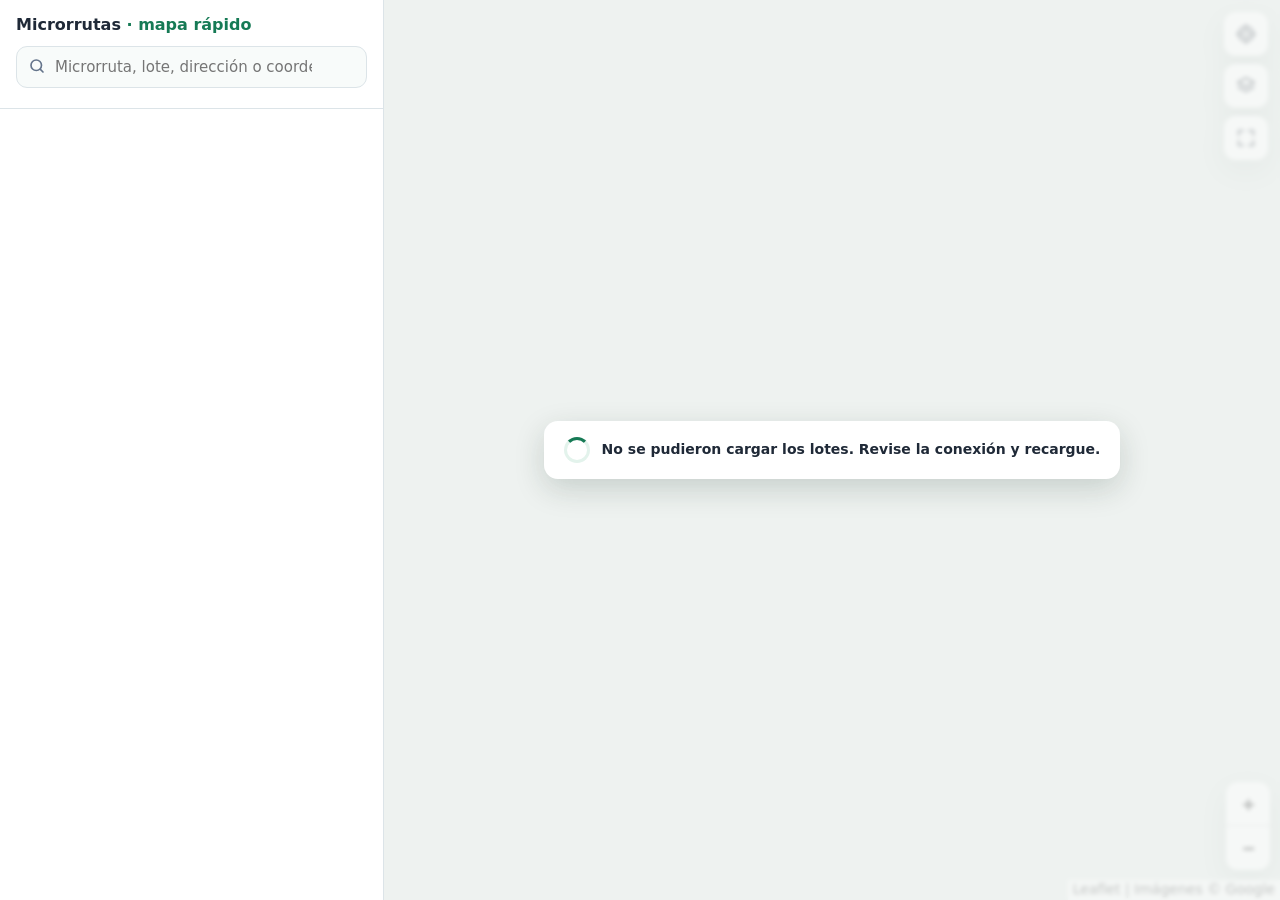
==== rapido.html @ 740e85a7 "i" ====
<!doctype html>
<html lang="es">
<head>
<meta charset="utf-8">
<meta name="viewport" content="width=device-width,initial-scale=1,maximum-scale=1,viewport-fit=cover">
<meta name="mobile-web-app-capable" content="yes">
<meta name="apple-mobile-web-app-capable" content="yes">
<meta name="theme-color" content="#167a55">
<title>Microrrutas · Mapa rápido</title>
<link rel="preload" href="data/lotes_rapido.js" as="script">
<link rel="stylesheet" href="css/leaflet.css">
<style>
  :root {
    --brand: #167a55; --brand-2: #0f6847; --brand-suave: #e3f3ec;
    --ink: #1f2937; --ink-2: #475569; --ink-3: #64748b;
    --line: #dce4e8; --surface: #fff; --fondo: #f3f6f5;
    --lateral: 384px;
    --sombra: 0 10px 30px rgba(15, 45, 35, .18);
    --arriba: env(safe-area-inset-top, 0px); --abajo: env(safe-area-inset-bottom, 0px);
  }
  * { box-sizing: border-box; }
  html, body { height: 100%; margin: 0; }
  body { font: 14px/1.4 "Segoe UI", system-ui, -apple-system, Roboto, Arial, sans-serif; color: var(--ink); background: var(--fondo); overflow: hidden; -webkit-tap-highlight-color: transparent; }
  button, input { font: inherit; color: inherit; }
  button { cursor: pointer; }
  #mapa { position: fixed; inset: 0 0 0 var(--lateral); background: #dfe7e3; }
  .leaflet-container { font: inherit; }

  /* ---------------------------------------------------------------- panel lateral (PC) */
  #lateral { position: fixed; left: 0; top: 0; bottom: 0; width: var(--lateral); display: flex; flex-direction: column; background: var(--surface); border-right: 1px solid var(--line); z-index: 1000; }
  #barra { padding: 14px 16px 10px; border-bottom: 1px solid var(--line); background: var(--surface); }
  .titulo { display: flex; align-items: center; justify-content: space-between; gap: 8px; margin-bottom: 10px; }
  .titulo h1 { margin: 0; font-size: 16px; font-weight: 700; }
  .titulo h1 span { color: var(--brand); }
  .buscador { position: relative; }
  .buscador input { width: 100%; height: 42px; padding: 0 40px 0 38px; border: 1px solid var(--line); border-radius: 11px; background: #f8fbfa; outline: none; font-size: 15px; }
  .buscador input:focus { border-color: var(--brand); background: #fff; box-shadow: 0 0 0 3px rgba(22, 122, 85, .15); }
  .buscador .lupa { position: absolute; left: 12px; top: 11px; width: 18px; height: 18px; color: var(--ink-3); pointer-events: none; }
  .buscador .limpiar { position: absolute; right: 4px; top: 4px; width: 34px; height: 34px; border: 0; background: none; color: var(--ink-3); font-size: 18px; border-radius: 8px; display: none; }
  .buscador.con-texto .limpiar { display: block; }
  .chips { display: flex; flex-wrap: wrap; gap: 6px; margin-top: 10px; }
  .chip { display: inline-flex; align-items: center; gap: 6px; height: 32px; padding: 0 11px; border: 1px solid var(--line); border-radius: 999px; background: #fff; font-size: 13px; font-weight: 600; color: var(--ink-2); white-space: nowrap; font-variant-numeric: tabular-nums; }
  .chip i { width: 10px; height: 10px; border-radius: 50%; flex: none; }
  .chip[aria-pressed="true"] { color: #fff; border-color: transparent; background: var(--c, var(--brand)); }
  .chip[aria-pressed="true"] i { background: #fff !important; }
  #hoja { flex: 1; min-height: 0; display: flex; flex-direction: column; background: var(--surface); }
  .asa { display: none; }
  #contenido { flex: 1; overflow-y: auto; overscroll-behavior: contain; padding: 14px 16px 24px; -webkit-overflow-scrolling: touch; }

  /* ---------------------------------------------------------------- tarjetas */
  .cab { display: flex; align-items: flex-start; gap: 10px; margin-bottom: 12px; }
  .cab .marca { width: 6px; align-self: stretch; border-radius: 4px; background: var(--c, var(--brand)); flex: none; }
  .cab h2 { margin: 0; font-size: 18px; line-height: 1.2; }
  .cab p { margin: 2px 0 0; color: var(--ink-3); font-size: 12.5px; }
  .volver { display: inline-flex; align-items: center; gap: 4px; margin: 0 0 10px; padding: 4px 8px 4px 4px; border: 0; background: none; color: var(--brand); font-weight: 600; font-size: 13px; border-radius: 8px; }
  .volver:hover { background: var(--brand-suave); }
  .cifras { display: grid; grid-template-columns: repeat(3, 1fr); gap: 8px; margin-bottom: 12px; }
  .cifras div { padding: 10px 8px; border: 1px solid var(--line); border-radius: 12px; background: #f8fbfa; text-align: center; }
  .cifras b { display: block; font-size: 19px; font-variant-numeric: tabular-nums; line-height: 1.15; }
  .cifras span { font-size: 11px; color: var(--ink-3); }
  .seccion { margin: 16px 0 6px; font-size: 11.5px; font-weight: 700; letter-spacing: .04em; text-transform: uppercase; color: var(--ink-3); }
  .barras { display: flex; flex-direction: column; gap: 6px; }
  .barra-fila { display: grid; grid-template-columns: 1fr auto; gap: 2px 8px; font-size: 13px; }
  .barra-fila .pista { grid-column: 1 / -1; height: 6px; border-radius: 3px; background: #edf2f0; overflow: hidden; }
  .barra-fila .pista i { display: block; height: 100%; border-radius: 3px; background: var(--c, var(--brand)); }
  .barra-fila b { font-variant-numeric: tabular-nums; font-weight: 600; color: var(--ink-2); }
  .lista { list-style: none; margin: 0; padding: 0; border: 1px solid var(--line); border-radius: 12px; overflow: hidden; }
  .lista li + li { border-top: 1px solid #eef2f4; }
  .lista button { display: grid; grid-template-columns: auto 1fr auto; align-items: center; gap: 2px 10px; width: 100%; padding: 10px 12px; border: 0; background: #fff; text-align: left; }
  .lista button:hover, .lista button:focus-visible { background: #f5faf8; outline: none; }
  .lista .punto { width: 10px; height: 10px; border-radius: 50%; background: var(--c, var(--brand)); }
  .lista .t { font-weight: 600; font-size: 13.5px; overflow: hidden; text-overflow: ellipsis; white-space: nowrap; }
  .lista .s { grid-column: 2; font-size: 12px; color: var(--ink-3); overflow: hidden; text-overflow: ellipsis; white-space: nowrap; }
  .lista .n { grid-row: 1 / span 2; grid-column: 3; text-align: right; font-size: 12px; color: var(--ink-2); font-variant-numeric: tabular-nums; }
  .lista .n b { display: block; font-size: 13px; color: var(--ink); }
  .lista .activo { background: #fffbe6; }
  .filtro-lista { width: 100%; height: 36px; margin: 0 0 8px; padding: 0 10px; border: 1px solid var(--line); border-radius: 9px; background: #f8fbfa; outline: none; }
  .filtro-lista:focus { border-color: var(--brand); background: #fff; }
  .mas { display: block; width: 100%; margin-top: 8px; padding: 8px; border: 0; border-radius: 9px; background: var(--brand-suave); color: var(--brand); font-weight: 600; font-size: 13px; }
  .acciones { display: grid; grid-template-columns: 1fr 1fr; gap: 8px; margin: 14px 0 4px; }
  .acciones .ancho { grid-column: 1 / -1; }
  .btn { display: inline-flex; align-items: center; justify-content: center; gap: 6px; min-height: 42px; padding: 8px 12px; border: 0; border-radius: 11px; background: var(--brand); color: #fff; font-weight: 650; font-size: 13.5px; text-decoration: none; text-align: center; }
  .btn:hover { background: var(--brand-2); }
  .btn.sec { background: var(--brand-suave); color: var(--brand); }
  .btn.sec:hover { background: #d3ebe0; }
  .vacio { padding: 18px 8px; text-align: center; color: var(--ink-3); }

  /* ficha del lote */
  .ficha-cab { margin: 0 -16px 12px; padding: 14px 16px 12px; background: linear-gradient(0deg, #fff, color-mix(in srgb, var(--c, #167a55) 12%, #fff)); border-top: 4px solid var(--c, var(--brand)); }
  .ficha-cab .etq { display: inline-flex; align-items: center; gap: 6px; padding: 3px 10px; border-radius: 999px; background: var(--c, var(--brand)); color: #fff; font-size: 12px; font-weight: 700; }
  .ficha-cab h2 { margin: 8px 0 0; font-size: 22px; letter-spacing: .01em; }
  .ficha-cab p { margin: 2px 0 0; color: var(--ink-2); font-size: 14px; }
  .datos { display: grid; grid-template-columns: 1fr 1fr; gap: 8px; }
  .dato { padding: 9px 11px; border: 1px solid var(--line); border-radius: 11px; }
  .dato span { display: block; font-size: 11px; color: var(--ink-3); font-weight: 600; text-transform: uppercase; letter-spacing: .03em; }
  .dato b { display: block; font-size: 14px; font-weight: 600; margin-top: 1px; overflow-wrap: anywhere; }
  .texto { margin: 0; font-size: 14px; color: var(--ink); overflow-wrap: anywhere; }
  .texto.suave { color: var(--ink-2); font-size: 13px; }
  .copiar { margin-left: 6px; padding: 1px 8px; border: 1px solid var(--line); border-radius: 7px; background: #fff; font-size: 11.5px; color: var(--brand); font-weight: 600; }

  /* ---------------------------------------------------------------- controles del mapa */
  #botones { position: fixed; right: 12px; top: 12px; z-index: 900; display: flex; flex-direction: column; gap: 8px; }
  #botones button { width: 44px; height: 44px; border: 0; border-radius: 12px; background: #fff; box-shadow: var(--sombra); display: grid; place-items: center; color: var(--ink); }
  #botones button:hover { color: var(--brand); }
  #botones button.activo { background: var(--brand); color: #fff; }
  #botones svg { width: 22px; height: 22px; }
  .leaflet-control-zoom { border: 0 !important; box-shadow: var(--sombra) !important; border-radius: 12px !important; overflow: hidden; }
  .leaflet-control-zoom a { width: 44px !important; height: 44px !important; line-height: 44px !important; font-size: 20px !important; }
  .marcador-yo { width: 18px; height: 18px; border-radius: 50%; background: #2563eb; border: 3px solid #fff; box-shadow: 0 0 0 6px rgba(37, 99, 235, .25); }
  .marcador-punto { width: 22px; height: 22px; border-radius: 50% 50% 50% 0; transform: rotate(-45deg); background: #d92d20; border: 3px solid #fff; box-shadow: 0 2px 8px rgba(0,0,0,.35); }

  /* ---------------------------------------------------------------- carga, avisos */
  #carga { position: fixed; inset: 0 0 0 var(--lateral); z-index: 950; display: grid; place-items: center; background: rgba(243, 246, 245, .75); backdrop-filter: blur(2px); transition: opacity .25s; }
  #carga.oculto { opacity: 0; pointer-events: none; }
  #carga div { padding: 16px 20px; border-radius: 14px; background: #fff; box-shadow: var(--sombra); display: flex; align-items: center; gap: 12px; font-weight: 600; }
  #carga div::before { content: ""; width: 20px; height: 20px; border-radius: 50%; border: 3px solid var(--brand-suave); border-top-color: var(--brand); animation: girar .8s linear infinite; }
  @keyframes girar { to { transform: rotate(360deg); } }
  #aviso { position: fixed; left: calc(var(--lateral) + (100% - var(--lateral)) / 2); bottom: 24px; transform: translate(-50%, 20px); opacity: 0; pointer-events: none; z-index: 3000; max-width: min(92vw, 420px); padding: 10px 16px; border-radius: 11px; background: #1f2937; color: #fff; font-size: 13px; transition: .2s; }
  #aviso.visible { opacity: 1; transform: translate(-50%, 0); }
  #nuevo { position: fixed; top: 12px; left: calc(var(--lateral) + (100% - var(--lateral)) / 2); transform: translateX(-50%); z-index: 3000; display: none; align-items: center; gap: 10px; padding: 8px 8px 8px 14px; border-radius: 12px; background: #1f2937; color: #fff; font-size: 13px; box-shadow: var(--sombra); }
  #nuevo.visible { display: flex; }
  #nuevo button { border: 0; border-radius: 8px; padding: 6px 12px; background: #34d399; color: #064e3b; font-weight: 700; }
  .estado-guardado { margin-top: 8px; font-size: 11.5px; color: var(--ink-3); display: flex; align-items: center; gap: 6px; }
  .estado-guardado i { width: 8px; height: 8px; border-radius: 50%; background: #94a3b8; }
  .estado-guardado.ok i { background: #16a34a; }

  /* ---------------------------------------------------------------- celular */
  @media (max-width: 760px) {
    :root { --lateral: 0px; }
    #mapa, #carga { inset: 0; }
    #lateral { display: contents; }
    #barra { position: fixed; z-index: 1000; top: calc(var(--arriba) + 8px); left: 8px; right: 8px; padding: 8px; border: 0; border-radius: 16px; box-shadow: var(--sombra); }
    .titulo { display: none; }
    .buscador input { height: 44px; font-size: 16px; }
    .chips { flex-wrap: nowrap; overflow-x: auto; margin: 8px -8px 0; padding: 0 8px 2px; scrollbar-width: none; scroll-snap-type: x proximity; }
    .chips::-webkit-scrollbar { display: none; }
    .chip { height: 34px; scroll-snap-align: start; }
    #botones { top: calc(var(--arriba) + 124px); right: 10px; }
    .leaflet-control-zoom { display: none; }
    #hoja { position: fixed; z-index: 1100; left: 0; right: 0; bottom: 0; height: calc(100vh - 124px); height: calc(100dvh - var(--arriba) - 124px); border-radius: 18px 18px 0 0; box-shadow: 0 -8px 30px rgba(15, 45, 35, .22); transition: transform .28s cubic-bezier(.2, .8, .2, 1); transform: translateY(calc(100% - 46vh)); transform: translateY(calc(100% - 46dvh)); }
    #hoja[data-estado="min"] { transform: translateY(calc(100% - 92px - var(--abajo))); }
    #hoja[data-estado="max"] { transform: translateY(0); }
    #hoja.arrastrando { transition: none; }
    .asa { display: block; width: 100%; height: 26px; border: 0; background: none; padding: 0; flex: none; touch-action: none; }
    .asa::before { content: ""; display: block; width: 42px; height: 5px; margin: 8px auto 0; border-radius: 3px; background: #cbd5e1; }
    #contenido { padding: 2px 16px calc(24px + var(--abajo)); }
    #hoja[data-estado="min"] #contenido { overflow: hidden; }
    .ficha-cab { margin-top: -2px; }
    #aviso { left: 50%; bottom: calc(110px + var(--abajo)); }
    #nuevo { left: 50%; top: calc(var(--arriba) + 124px); }
  }
</style>
</head>
<body>
<div id="mapa" aria-label="Mapa de lotes"></div>

<aside id="lateral">
  <div id="barra">
    <div class="titulo">
      <h1>Microrrutas <span>· mapa rápido</span></h1>
    </div>
    <div class="buscador" id="buscador">
      <svg class="lupa" viewBox="0 0 24 24" fill="none" stroke="currentColor" stroke-width="2.2" stroke-linecap="round"><circle cx="11" cy="11" r="7"/><path d="m20 20-3.5-3.5"/></svg>
      <input id="buscar" type="search" autocomplete="off" enterkeyhint="search" placeholder="Microrruta, lote, dirección o coordenadas" aria-label="Buscar">
      <button type="button" class="limpiar" id="limpiar" aria-label="Borrar búsqueda">✕</button>
    </div>
    <div class="chips" id="chips" role="group" aria-label="Filtrar por cuadrilla"></div>
  </div>
  <section id="hoja" data-estado="min" aria-label="Información">
    <button type="button" class="asa" id="asa" aria-label="Expandir o contraer"></button>
    <div id="contenido"></div>
  </section>
</aside>

<div id="botones">
  <button type="button" id="btn-gps" title="¿Qué lote es aquí? (GPS)" aria-label="Mi ubicación">
    <svg viewBox="0 0 24 24" fill="none" stroke="currentColor" stroke-width="2" stroke-linecap="round"><circle cx="12" cy="12" r="4"/><path d="M12 2v3M12 19v3M2 12h3M19 12h3"/><circle cx="12" cy="12" r="8"/></svg>
  </button>
  <button type="button" id="btn-fondo" title="Cambiar fondo: satélite / calles" aria-label="Cambiar fondo">
    <svg viewBox="0 0 24 24" fill="none" stroke="currentColor" stroke-width="2" stroke-linejoin="round"><path d="m12 3 9 5-9 5-9-5 9-5Z"/><path d="m3 13 9 5 9-5"/></svg>
  </button>
  <button type="button" id="btn-todo" title="Ver todo lo filtrado" aria-label="Ver todo lo filtrado">
    <svg viewBox="0 0 24 24" fill="none" stroke="currentColor" stroke-width="2" stroke-linecap="round"><path d="M4 9V4h5M20 9V4h-5M4 15v5h5M20 15v5h-5"/></svg>
  </button>
</div>

<div id="carga"><div id="carga-texto">Cargando lotes…</div></div>
<div id="nuevo" role="status"><span>Hay datos nuevos de los lotes</span><button type="button" onclick="location.reload()">Actualizar</button></div>
<div id="aviso" role="status"></div>

<script src="js/leaflet.js"></script>
<script>
(function () {
  'use strict';
  // ------------------------------------------------------------------ utilidades
  var PALETA = ['#2563eb', '#16a34a', '#dc2626', '#9333ea', '#ea580c', '#0891b2', '#db2777', '#65a30d', '#ca8a04', '#0f766e', '#7c3aed', '#b45309'];
  var SIN = '#64748b';
  var esCelular = window.matchMedia('(max-width: 760px)');
  var tactil = window.matchMedia('(pointer: coarse)').matches;
  function $(id) { return document.getElementById(id); }
  function esc(v) { return String(v == null ? '' : v).replace(/&/g, '&amp;').replace(/</g, '&lt;').replace(/>/g, '&gt;').replace(/"/g, '&quot;'); }
  function fmt(n) { return Math.round(n || 0).toLocaleString('es-CO'); }
  function norm(s) { return String(s || '').normalize('NFD').replace(/[̀-ͯ]/g, '').toLowerCase().trim(); }
  function colorQ(q) { var n = parseInt(q, 10); return isFinite(n) ? PALETA[(n - 1 + PALETA.length) % PALETA.length] : SIN; }
  function nombreQ(q) { return q ? 'Cuadrilla ' + q : 'Sin cuadrilla'; }
  function leer(k, d) { try { var v = localStorage.getItem(k); return v ? JSON.parse(v) : d; } catch (e) { return d; } }
  function guardar(k, v) { try { localStorage.setItem(k, JSON.stringify(v)); } catch (e) {} }
  function aviso(t, ms) {
    var el = $('aviso'); el.textContent = t; el.classList.add('visible');
    clearTimeout(el._t); el._t = setTimeout(function () { el.classList.remove('visible'); }, ms || 3000);
  }
  function cargarScript(src) {
    return new Promise(function (ok, mal) {
      var s = document.createElement('script');
      s.src = src; s.onload = ok; s.onerror = function () { mal(new Error('No se pudo cargar ' + src)); };
      document.head.appendChild(s);
    });
  }
  function distanciaM(a, b, c, d) {
    var R = 6371000, r = Math.PI / 180, x = (d - b) * r * Math.cos((a + c) / 2 * r), y = (c - a) * r;
    return Math.sqrt(x * x + y * y) * R;
  }

  // ------------------------------------------------------------------ mapa
  var vista = leer('rapido_vista', null);
  var map = L.map('mapa', { zoomControl: false, preferCanvas: true, maxZoom: 21, minZoom: 10, tapTolerance: 20 });
  if (vista) map.setView(vista.c, vista.z); else map.fitBounds([[6.1634, -75.6357], [6.3365, -75.5022]]);
  L.control.zoom({ position: 'bottomright' }).addTo(map);
  map.attributionControl.setPrefix('Leaflet');
  var fondos = {
    satelite: L.tileLayer('https://mt{s}.google.com/vt/lyrs=s&x={x}&y={y}&z={z}', { subdomains: '0123', maxNativeZoom: 20, maxZoom: 21, crossOrigin: 'anonymous', attribution: 'Imágenes © Google' }),
    calles: L.tileLayer('https://tile.openstreetmap.org/{z}/{x}/{y}.png', { maxNativeZoom: 19, maxZoom: 21, crossOrigin: 'anonymous', attribution: '© OpenStreetMap' })
  };
  var fondo = leer('rapido_fondo', 'satelite');
  if (!fondos[fondo]) fondo = 'satelite';
  fondos[fondo].addTo(map);
  $('btn-fondo').onclick = function () {
    map.removeLayer(fondos[fondo]);
    fondo = fondo === 'satelite' ? 'calles' : 'satelite';
    fondos[fondo].addTo(map);
    guardar('rapido_fondo', fondo);
    aviso(fondo === 'satelite' ? 'Fondo: satélite' : 'Fondo: calles', 1500);
    recolorear();
  };
  map.on('moveend', function () { var c = map.getCenter(); guardar('rapido_vista', { c: [c.lat, c.lng], z: map.getZoom() }); });
  var lienzo = L.canvas({ padding: 0.4, tolerance: tactil ? 6 : 2 });
  var grupo = L.featureGroup().addTo(map);
  var capaResalte = L.layerGroup().addTo(map);

  // ------------------------------------------------------------------ estado
  var lotes = [], porId = {}, porMr = {}, cuadrillas = [];
  var seleccion = leer('rapido_cuadrillas', []);    // [] = todas
  var visibles = [];
  var actual = null;                                // lote abierto
  var pila = [];                                    // vistas anteriores (para "volver")
  var textosListos = false;

  function estilo(l) {
    var c = colorQ(l.q), claro = fondo === 'calles';
    return { renderer: lienzo, color: c, weight: claro ? 1.2 : 1.5, opacity: 0.95, fillColor: c, fillOpacity: claro ? 0.45 : 0.55, bubblingMouseEvents: false };
  }
  function recolorear() { lotes.forEach(function (l) { l.capa.setStyle(estilo(l)); }); }

  // ------------------------------------------------------------------ carga de datos (en tandas para no congelar el celular)
  function decodificar(g, k) {
    return g.map(function (pol) {
      return pol.map(function (plano) {
        var x = 0, y = 0, out = new Array(plano.length / 2);
        for (var i = 0, j = 0; i < plano.length; i += 2, j++) { x += plano[i]; y += plano[i + 1]; out[j] = [y / k, x / k]; }
        return out;
      });
    });
  }
  function construir(datos) {
    var crudos = datos.lotes, k = datos.escala, i = 0, conteo = {};
    return new Promise(function (ok) {
      function tanda() {
        var fin = Math.min(i + 1200, crudos.length);
        for (; i < fin; i++) {
          var r = crudos[i];
          var l = { id: r.i, m: r.m || '', lt: r.l || '', q: r.q || '', a: r.a || 0, z: r.z || '', c: r.c || '', f: r.f || 'Sin programación', d: '', s: '' };
          l.geo = decodificar(r.g, k);
          l.capa = L.polygon(l.geo, estilo(l));
          l.capa.lote = l;
          l.capa.on('click', alTocarLote);
          lotes.push(l); porId[l.id] = l;
          if (l.m) (porMr[l.m] = porMr[l.m] || []).push(l);
          conteo[l.q] = (conteo[l.q] || 0) + 1;
        }
        $('carga-texto').textContent = 'Cargando lotes… ' + Math.round(i / crudos.length * 100) + ' %';
        if (i < crudos.length) requestAnimationFrame(tanda);
        else {
          cuadrillas = Object.keys(conteo).sort(function (a, b) { return (parseInt(a, 10) || 999) - (parseInt(b, 10) || 999); })
            .map(function (q) { return { q: q, n: conteo[q] }; });
          ok();
        }
      }
      tanda();
    });
  }
  function centro(l) {
    if (l.cen) return l.cen;
    var b = l.capa.getBounds(), c = b.getCenter();
    return (l.cen = [c.lat, c.lng]);
  }
  function areaAnillo(r) { var s = 0; for (var i = 0, j = r.length - 1; i < r.length; j = i++) s += (r[j][1] + r[i][1]) * (r[j][0] - r[i][0]); return Math.abs(s / 2); }
  function dentroAnillo(lat, lon, r) {
    var d = false;
    for (var i = 0, j = r.length - 1; i < r.length; j = i++) {
      if ((r[i][0] > lat) !== (r[j][0] > lat) && lon < (r[j][1] - r[i][1]) * (lat - r[i][0]) / (r[j][0] - r[i][0]) + r[i][1]) d = !d;
    }
    return d;
  }
  function contiene(l, lat, lon) {
    if (!l.capa.getBounds().contains([lat, lon])) return false;
    return l.geo.some(function (pol) { return dentroAnillo(lat, lon, pol[0]) && !pol.slice(1).some(function (h) { return dentroAnillo(lat, lon, h); }); });
  }
  // Punto para "cómo llegar": el centro si cae dentro del lote; si no, un vértice de la parte más grande
  function puntoLlegada(l) {
    var c = centro(l);
    if (contiene(l, c[0], c[1])) return c;
    var mayor = null, am = -1;
    l.geo.forEach(function (pol) { var a = areaAnillo(pol[0]); if (a > am) { am = a; mayor = pol[0]; } });
    var mejor = mayor[0], dm = Infinity;
    mayor.forEach(function (v) { var d = distanciaM(c[0], c[1], v[0], v[1]); if (d < dm) { dm = d; mejor = v; } });
    return mejor;
  }

  // ------------------------------------------------------------------ filtro por cuadrilla
  function pasa(l) { return !seleccion.length || seleccion.indexOf(l.q) !== -1; }
  function aplicarFiltro(ajustar) {
    grupo.clearLayers();
    visibles = lotes.filter(pasa);
    visibles.forEach(function (l) { grupo.addLayer(l.capa); });
    pintarChips();
    if (ajustar && visibles.length) map.fitBounds(grupo.getBounds(), { padding: [30, 30], maxZoom: 17 });
  }
  function pintarChips() {
    var todas = !seleccion.length;
    $('chips').innerHTML = '<button type="button" class="chip" data-q="*" aria-pressed="' + todas + '">Todas</button>' +
      cuadrillas.map(function (c) {
        var on = seleccion.indexOf(c.q) !== -1, col = colorQ(c.q);
        return '<button type="button" class="chip" data-q="' + esc(c.q) + '" aria-pressed="' + on + '" style="--c:' + col + '" title="' + esc(nombreQ(c.q)) + ' · ' + fmt(c.n) + ' lotes">' +
          '<i style="background:' + col + '"></i>' + (c.q ? esc(c.q) : 'Sin') + '</button>';
      }).join('');
  }
  $('chips').addEventListener('click', function (e) {
    var b = e.target.closest('.chip');
    if (!b) return;
    var q = b.getAttribute('data-q');
    if (q === '*') seleccion = [];
    else if (e.ctrlKey || e.metaKey || e.shiftKey) {   // en PC: Ctrl + clic para varias
      var i = seleccion.indexOf(q);
      if (i === -1) seleccion.push(q); else seleccion.splice(i, 1);
    } else seleccion = (seleccion.length === 1 && seleccion[0] === q) ? [] : [q];
    guardar('rapido_cuadrillas', seleccion);
    $('buscar').value = ''; $('buscador').classList.remove('con-texto');
    limpiarResalte();
    aplicarFiltro(true);
    pila = [];
    mostrar(vistaResumen, esCelular.matches ? 'min' : null);
  });

  // ------------------------------------------------------------------ resaltado
  function limpiarResalte() { capaResalte.clearLayers(); actual = null; }
  function resaltar(lista, principal) {
    capaResalte.clearLayers();
    lista.forEach(function (l) {
      if (l === principal) return;
      L.polygon(l.geo, { renderer: lienzo, interactive: false, color: '#facc15', weight: 3, opacity: 1, fillColor: '#facc15', fillOpacity: 0.25, dashArray: '6 5' }).addTo(capaResalte);
    });
    if (principal) {
      L.polygon(principal.geo, { renderer: lienzo, interactive: false, color: '#111827', weight: 5, opacity: 0.55, fill: false }).addTo(capaResalte);
      L.polygon(principal.geo, { renderer: lienzo, interactive: false, color: '#facc15', weight: 3, opacity: 1, fillColor: '#facc15', fillOpacity: 0.45 }).addTo(capaResalte);
    }
  }
  function encuadrar(lista, maxZoom) {
    if (!lista.length) return;
    var b = L.latLngBounds([]);
    lista.forEach(function (l) { b.extend(l.capa.getBounds()); });
    var pad = esCelular.matches ? { paddingTopLeft: [20, 140], paddingBottomRight: [20, window.innerHeight * 0.48] } : { padding: [40, 40] };
    map.fitBounds(b, L.extend(pad, { maxZoom: maxZoom || 18 }));
  }

  // ------------------------------------------------------------------ hoja / panel
  var hoja = $('hoja'), contenido = $('contenido');
  function estadoHoja(e) { if (esCelular.matches) hoja.setAttribute('data-estado', e); }
  var vistaActual = null;
  function mostrar(fn, estado) {
    vistaActual = fn;
    contenido.innerHTML = fn();
    contenido.scrollTop = 0;
    if (estado) estadoHoja(estado);
  }
  function ir(fn, estado) { if (vistaActual) pila.push(vistaActual); mostrar(fn, estado); }
  function volver() {
    var fn = pila.pop() || vistaResumen;
    if (fn === vistaResumen) { limpiarResalte(); }
    mostrar(fn);
  }
  function botonVolver() {
    return '<button type="button" class="volver" data-accion="volver">‹ Volver</button>';
  }
  // Asa del celular: tocar alterna; arrastrar sube o baja
  (function () {
    var asa = $('asa'), y0 = null, t0 = 0, base = 0;
    var orden = ['min', 'media', 'max'];
    function desplazamiento() { var t = getComputedStyle(hoja).transform; return t && t !== 'none' ? new DOMMatrixReadOnly(t).m42 : 0; }
    function inicio(y) { y0 = y; t0 = Date.now(); base = desplazamiento(); hoja.classList.add('arrastrando'); }
    function mover(y) { if (y0 === null) return; hoja.style.transform = 'translateY(' + Math.max(0, base + y - y0) + 'px)'; }
    function fin(y) {
      if (y0 === null) return;
      var dy = y - y0, est = hoja.getAttribute('data-estado'), i = orden.indexOf(est);
      hoja.classList.remove('arrastrando'); hoja.style.transform = '';
      if (Math.abs(dy) < 8 && Date.now() - t0 < 300) estadoHoja(est === 'min' ? 'media' : est === 'media' ? 'max' : 'min');
      else if (dy < -40) estadoHoja(orden[Math.min(2, i + (dy < -260 ? 2 : 1))]);
      else if (dy > 40) estadoHoja(orden[Math.max(0, i - (dy > 260 ? 2 : 1))]);
      y0 = null;
    }
    asa.addEventListener('pointerdown', function (e) { asa.setPointerCapture(e.pointerId); inicio(e.clientY); });
    asa.addEventListener('pointermove', function (e) { mover(e.clientY); });
    asa.addEventListener('pointerup', function (e) { fin(e.clientY); });
    asa.addEventListener('pointercancel', function () { y0 = null; hoja.classList.remove('arrastrando'); hoja.style.transform = ''; });
    // Tocar la cabecera de la hoja cuando está abajo la sube
    contenido.addEventListener('click', function (e) {
      if (esCelular.matches && hoja.getAttribute('data-estado') === 'min' && !e.target.closest('button,a,input')) estadoHoja('media');
    });
  })();
  map.on('click', function () { if (esCelular.matches) estadoHoja('min'); });

  // ------------------------------------------------------------------ resumen de cuadrilla(s)
  function agrupar(lista) {
    var r = { lotes: lista.length, m2: 0, mrs: {}, frec: {}, comunas: {}, zonas: {} };
    lista.forEach(function (l) {
      r.m2 += l.a;
      if (l.m) { var g = r.mrs[l.m] = r.mrs[l.m] || { m: l.m, n: 0, a: 0, q: l.q, f: l.f, c: l.c }; g.n++; g.a += l.a; }
      r.frec[l.f] = (r.frec[l.f] || 0) + 1;
      var com = l.c ? l.c.split('–').pop().trim() : 'Sin comuna';
      r.comunas[com] = (r.comunas[com] || 0) + 1;
      if (l.z) r.zonas[l.z] = 1;
    });
    r.listaMrs = Object.keys(r.mrs).sort().map(function (k) { return r.mrs[k]; });
    return r;
  }
  function barras(obj, total, color, max) {
    var filas = Object.keys(obj).map(function (k) { return [k, obj[k]]; }).sort(function (a, b) { return b[1] - a[1]; });
    var resto = filas.slice(max || 99);
    filas = filas.slice(0, max || 99);
    if (resto.length) filas.push(['Otras ' + resto.length, resto.reduce(function (s, x) { return s + x[1]; }, 0)]);
    return '<div class="barras">' + filas.map(function (f) {
      return '<div class="barra-fila" style="--c:' + color + '"><span>' + esc(f[0]) + '</span><b>' + fmt(f[1]) + '</b><div class="pista"><i style="width:' + Math.max(2, f[1] / total * 100).toFixed(1) + '%"></i></div></div>';
    }).join('') + '</div>';
  }
  var limiteMrs = 40;
  function vistaResumen() {
    var todas = !seleccion.length, r = agrupar(visibles);
    var col = seleccion.length === 1 ? colorQ(seleccion[0]) : 'var(--brand)';
    var titulo = todas ? 'Todas las cuadrillas' : seleccion.length === 1 ? nombreQ(seleccion[0]) : 'Cuadrillas ' + seleccion.join(', ');
    var html = '<div class="cab" style="--c:' + col + '"><div class="marca"></div><div><h2>' + esc(titulo) + '</h2><p>' +
      fmt(r.lotes) + ' lotes · ' + fmt(r.listaMrs.length) + ' microrrutas · ' + fmt(r.m2) + ' m²</p></div></div>';
    html += '<div class="cifras"><div><b>' + fmt(r.lotes) + '</b><span>lotes</span></div><div><b>' + fmt(r.listaMrs.length) + '</b><span>microrrutas</span></div><div><b>' +
      (r.m2 >= 1e6 ? (r.m2 / 1e6).toLocaleString('es-CO', { maximumFractionDigits: 2 }) + ' M' : fmt(r.m2)) + '</b><span>m² de zona verde</span></div></div>';
    if (todas) {
      var porQ = {};
      lotes.forEach(function (l) { var g = porQ[l.q] = porQ[l.q] || { n: 0, a: 0, m: {} }; g.n++; g.a += l.a; if (l.m) g.m[l.m] = 1; });
      html += '<div class="seccion">Cuadrillas — toque una para filtrar</div><ul class="lista">' + cuadrillas.map(function (c) {
        var g = porQ[c.q];
        return '<li><button type="button" data-cuadrilla="' + esc(c.q) + '" style="--c:' + colorQ(c.q) + '"><span class="punto"></span><span class="t">' + esc(nombreQ(c.q)) + '</span>' +
          '<span class="n"><b>' + fmt(g.n) + ' lotes</b>' + fmt(g.a) + ' m²</span><span class="s">' + fmt(Object.keys(g.m).length) + ' microrrutas</span></button></li>';
      }).join('') + '</ul>';
    } else {
      html += '<div class="seccion">Frecuencia</div>' + barras(r.frec, r.lotes, col);
      html += '<div class="seccion">Comunas</div>' + barras(r.comunas, r.lotes, col, 6);
      html += '<div class="seccion">Microrrutas (' + r.listaMrs.length + ')</div>' +
        (r.listaMrs.length > 8 ? '<input class="filtro-lista" id="filtro-mrs" type="search" placeholder="Filtrar microrrutas…" autocomplete="off">' : '') +
        '<ul class="lista" id="lista-mrs">' + filasMrs(r.listaMrs, '') + '</ul>';
    }
    html += '<div class="acciones"><button type="button" class="btn sec" data-accion="encuadrar">Ver en el mapa</button>' +
      '<button type="button" class="btn sec" data-accion="csv">Descargar Excel</button></div>';
    html += '<div class="estado-guardado" id="estado-guardado"></div>';
    setTimeout(pintarEstadoGuardado, 0);
    return html;
  }
  function filasMrs(lista, filtro) {
    var f = norm(filtro), todos = lista.filter(function (g) { return !f || norm(g.m + ' ' + g.c).indexOf(f) !== -1; });
    var parte = todos.slice(0, limiteMrs);
    if (!parte.length) return '<li class="vacio">Sin coincidencias</li>';
    return parte.map(function (g) {
      return '<li><button type="button" data-mr="' + esc(g.m) + '" style="--c:' + colorQ(g.q) + '"><span class="punto"></span><span class="t">' + esc(g.m) + '</span>' +
        '<span class="n"><b>' + fmt(g.n) + (g.n === 1 ? ' lote' : ' lotes') + '</b>' + fmt(g.a) + ' m²</span><span class="s">' + esc(g.f) + (g.c ? ' · ' + esc(g.c.split('–').pop().trim()) : '') + '</span></button></li>';
    }).join('') + (todos.length > parte.length ? '<li><button type="button" class="mas" data-accion="mas-mrs">Ver ' + (todos.length - parte.length) + ' más</button></li>' : '');
  }
  contenido.addEventListener('input', function (e) {
    if (e.target.id === 'filtro-mrs') { limiteMrs = 40; $('lista-mrs').innerHTML = filasMrs(agrupar(visibles).listaMrs, e.target.value); }
  });

  // ------------------------------------------------------------------ microrruta
  function vistaMicrorruta(m) {
    return function () {
      var lista = (porMr[m] || []).slice().sort(function (a, b) { return (parseInt(a.lt, 10) || 0) - (parseInt(b.lt, 10) || 0); });
      var r = agrupar(lista), l0 = lista[0] || {}, col = colorQ(l0.q);
      var html = botonVolver() + '<div class="cab" style="--c:' + col + '"><div class="marca"></div><div><h2>' + esc(m) + '</h2><p>' + esc(nombreQ(l0.q)) + ' · ' + esc(l0.f || '') +
        (l0.c ? ' · ' + esc(l0.c) : '') + '</p></div></div>';
      html += '<div class="cifras"><div><b>' + fmt(lista.length) + '</b><span>lotes</span></div><div><b>' + fmt(r.m2) + '</b><span>m²</span></div><div><b>' + esc(l0.z || '—') + '</b><span>zona</span></div></div>';
      var t = textos(l0);
      if (t.d) html += '<div class="seccion">Dirección</div><p class="texto">' + esc(t.d) + '</p>';
      html += '<div class="seccion">Lotes</div><ul class="lista">' + lista.map(function (l) {
        var tl = textos(l);
        return '<li><button type="button" data-lote="' + l.id + '" style="--c:' + col + '"' + (l === actual ? ' class="activo"' : '') + '><span class="punto"></span><span class="t">Lote ' + esc(l.lt || 'sin número') + '</span>' +
          '<span class="n"><b>' + fmt(l.a) + ' m²</b></span><span class="s">' + esc(tl.s || tl.d || '') + '</span></button></li>';
      }).join('') + '</ul>';
      html += '<div class="acciones"><button type="button" class="btn sec ancho" data-accion="csv-mr" data-mr="' + esc(m) + '">Descargar Excel de la microrruta</button></div>';
      return html;
    };
  }
  function abrirMicrorruta(m) {
    var lista = porMr[m] || [];
    resaltar(lista, null);
    encuadrar(lista, 18);
    ir(vistaMicrorruta(m), 'media');
  }

  // ------------------------------------------------------------------ ficha del lote
  function textos(l) {
    if (!textosListos) return { d: '', s: '' };
    var t = window.TEXTOS_RAPIDO[l.id];
    return t ? { d: t[0], s: t[1] } : { d: '', s: '' };
  }
  function vistaLote(l) {
    return function () {
      var col = colorQ(l.q), t = textos(l), p = puntoLlegada(l), ll = p[0].toFixed(6) + ',' + p[1].toFixed(6);
      var hermanos = l.m ? porMr[l.m] || [] : [];
      var html = (pila.length ? botonVolver() : '') +
        '<div class="ficha-cab" style="--c:' + col + '"><span class="etq">' + esc(nombreQ(l.q)) + '</span>' +
        '<h2>' + esc(l.m || 'Sin microrruta') + '</h2><p>Lote <b>' + esc(l.lt || 'sin número') + '</b>' + (l.a ? ' · ' + fmt(l.a) + ' m²' : '') + '</p></div>';
      html += '<div class="datos">' +
        '<div class="dato"><span>Zona</span><b>' + esc(l.z || '—') + '</b></div>' +
        '<div class="dato"><span>Frecuencia</span><b>' + esc(l.f) + '</b></div>' +
        '<div class="dato" style="grid-column:1/-1"><span>Comuna</span><b>' + esc(l.c || '—') + '</b></div></div>';
      if (t.d) html += '<div class="seccion">Dirección <button type="button" class="copiar" data-copiar="' + esc(t.d) + '">Copiar</button></div><p class="texto">' + esc(t.d) + '</p>';
      if (t.s && t.s !== t.d) html += '<div class="seccion">Descripción</div><p class="texto suave">' + esc(t.s) + '</p>';
      if (!textosListos) html += '<p class="texto suave">Cargando dirección…</p>';
      html += '<div class="acciones">' +
        '<a class="btn" href="https://www.google.com/maps/dir/?api=1&destination=' + ll + '" target="_blank" rel="noopener">Cómo llegar</a>' +
        '<a class="btn sec" href="https://waze.com/ul?ll=' + ll + '&navigate=yes" target="_blank" rel="noopener">Waze</a>' +
        '<a class="btn sec" href="https://www.google.com/maps/search/?api=1&query=' + ll + '" target="_blank" rel="noopener">Ver en Google Maps</a>' +
        '<button type="button" class="btn sec" data-copiar="' + ll + '">Copiar coordenadas</button>' +
        (hermanos.length > 1 ? '<button type="button" class="btn sec ancho" data-mr="' + esc(l.m) + '">Ver toda la microrruta (' + hermanos.length + ' lotes)</button>' : '') +
        '</div>';
      return html;
    };
  }
  function abrirLote(l, desdeMapa) {
    actual = l;
    resaltar(l.m ? porMr[l.m] || [l] : [l], l);
    if (!desdeMapa) encuadrar([l], 19);
    var fn = vistaLote(l); fn.esLote = true;
    // tocar otro lote con una ficha abierta la reemplaza (no se acumulan en "volver")
    if (vistaActual && vistaActual.esLote) mostrar(fn, 'media'); else ir(fn, 'media');
  }
  function alTocarLote(e) { abrirLote(e.target.lote, true); }

  // ------------------------------------------------------------------ clics dentro del panel
  contenido.addEventListener('click', function (e) {
    var b = e.target.closest('[data-accion],[data-cuadrilla],[data-mr],[data-lote],[data-copiar],[data-ir]');
    if (!b) return;
    var acc = b.getAttribute('data-accion');
    if (acc === 'volver') return volver();
    if (acc === 'encuadrar') { encuadrar(visibles, 17); estadoHoja('min'); return; }
    if (acc === 'csv') return descargarCSV(visibles, seleccion.length ? 'cuadrilla_' + seleccion.join('_') : 'todas_las_cuadrillas');
    if (acc === 'csv-mr') return descargarCSV(porMr[b.getAttribute('data-mr')] || [], 'microrruta_' + b.getAttribute('data-mr'));
    if (acc === 'mas-mrs') { limiteMrs += 80; var f = $('filtro-mrs'); $('lista-mrs').innerHTML = filasMrs(agrupar(visibles).listaMrs, f ? f.value : ''); return; }
    if (b.hasAttribute('data-copiar')) return copiar(b.getAttribute('data-copiar'));
    if (b.hasAttribute('data-cuadrilla')) { var q = b.getAttribute('data-cuadrilla'); seleccion = [q]; guardar('rapido_cuadrillas', seleccion); aplicarFiltro(true); pila = []; mostrar(vistaResumen); return; }
    if (b.hasAttribute('data-lote')) return abrirLote(porId[b.getAttribute('data-lote')]);
    if (b.hasAttribute('data-ir')) { var p = b.getAttribute('data-ir').split(','); return puntoBuscado(+p[0], +p[1]); }
    if (b.hasAttribute('data-mr')) return abrirMicrorruta(b.getAttribute('data-mr'));
  });
  function copiar(t) {
    (navigator.clipboard ? navigator.clipboard.writeText(t) : Promise.reject()).then(function () { aviso('Copiado'); }, function () {
      var a = document.createElement('textarea'); a.value = t; document.body.appendChild(a); a.select();
      try { document.execCommand('copy'); aviso('Copiado'); } catch (e) { aviso('No se pudo copiar'); }
      a.remove();
    });
  }

  // ------------------------------------------------------------------ Excel (CSV)
  function descargarCSV(lista, nombre) {
    if (!lista.length) return aviso('No hay lotes para descargar.');
    var cab = ['Microrruta', 'Lote', 'Cuadrilla', 'Zona', 'Comuna', 'Area_m2', 'Frecuencia', 'Direccion', 'Descripcion', 'Latitud', 'Longitud'];
    var celda = function (v) { v = String(v == null ? '' : v).replace(/\r?\n/g, ' '); return /[;"]/.test(v) ? '"' + v.replace(/"/g, '""') + '"' : v; };
    var filas = lista.map(function (l) { var t = textos(l), p = puntoLlegada(l); return [l.m, l.lt, l.q, l.z, l.c, Math.round(l.a), l.f, t.d, t.s, p[0].toFixed(6), p[1].toFixed(6)]; });
    var txt = '﻿' + [cab].concat(filas).map(function (f) { return f.map(celda).join(';'); }).join('\r\n');
    var a = document.createElement('a');
    a.href = URL.createObjectURL(new Blob([txt], { type: 'text/csv;charset=utf-8' }));
    a.download = nombre.replace(/[^\w-]+/g, '_') + '_' + new Date().toISOString().slice(0, 10) + '.csv';
    document.body.appendChild(a); a.click(); a.remove();
    setTimeout(function () { URL.revokeObjectURL(a.href); }, 1000);
  }

  // ------------------------------------------------------------------ búsqueda
  var marcador = null;
  function coordenadasDe(t) {
    var m = t.match(/@(-?\d+\.\d+),(-?\d+\.\d+)/) || t.match(/!3d(-?\d+\.\d+)!4d(-?\d+\.\d+)/) || t.match(/[?&](?:q|query|ll|destination)=(-?\d+\.\d+)(?:,|%2C)\s*(-?\d+\.\d+)/i) ||
      t.match(/^\s*(-?\d{1,2}\.\d+)\s*[,; ]\s*(-?\d{2,3}\.\d+)\s*$/);
    if (m) return [+m[1], +m[2]];
    m = t.match(/^\s*(\d{1,2}\.\d+)\s*([NS])[\s,]+(\d{2,3}\.\d+)\s*([EW])\s*$/i);
    if (m) return [(/s/i.test(m[2]) ? -1 : 1) * m[1], (/w/i.test(m[4]) ? -1 : 1) * m[3]];
    return null;
  }
  function cercanos(lat, lon, lista, n) {
    return lista.map(function (l) { var c = centro(l); return { l: l, d: distanciaM(lat, lon, c[0], c[1]) }; })
      .sort(function (a, b) { return a.d - b.d; }).slice(0, n);
  }
  function puntoBuscado(lat, lon, titulo) {
    if (marcador) map.removeLayer(marcador);
    marcador = L.marker([lat, lon], { icon: L.divIcon({ className: '', html: '<div class="' + (titulo === 'yo' ? 'marcador-yo' : 'marcador-punto') + '"></div>', iconSize: [22, 22], iconAnchor: titulo === 'yo' ? [9, 9] : [11, 22] }), interactive: false }).addTo(map);
    var donde = visibles.filter(function (l) { return contiene(l, lat, lon); })[0] || lotes.filter(function (l) { return contiene(l, lat, lon); })[0];
    if (donde) { if (!pasa(donde)) aviso('Ese lote es de la ' + nombreQ(donde.q) + ' (fuera del filtro).', 4000); abrirLote(donde); return; }
    map.setView([lat, lon], Math.max(map.getZoom(), 17));
    var cerca = cercanos(lat, lon, visibles.length ? visibles : lotes, 5);
    ir(function () {
      return botonVolver() + '<div class="cab"><div class="marca"></div><div><h2>' + (titulo === 'yo' ? 'Usted está aquí' : 'Punto buscado') + '</h2><p>No cae dentro de ningún lote' +
        (seleccion.length ? ' de la cuadrilla filtrada' : '') + '. Los más cercanos:</p></div></div><ul class="lista">' + cerca.map(function (x) {
          return '<li><button type="button" data-lote="' + x.l.id + '" style="--c:' + colorQ(x.l.q) + '"><span class="punto"></span><span class="t">' + esc(x.l.m || 'Sin microrruta') + ' · lote ' + esc(x.l.lt || '—') + '</span>' +
            '<span class="n"><b>' + fmt(x.d) + ' m</b></span><span class="s">' + esc(nombreQ(x.l.q)) + (textos(x.l).d ? ' · ' + esc(textos(x.l).d) : '') + '</span></button></li>';
        }).join('') + '</ul>';
    }, 'media');
  }
  function buscar(texto, enter) {
    var t = texto.trim();
    $('buscador').classList.toggle('con-texto', !!t);
    if (!t) { if (vistaActual && vistaActual.esBusqueda) { pila = []; mostrar(vistaResumen); } return; }
    var c = coordenadasDe(t);
    if (c) { if (enter) { $('buscar').blur(); puntoBuscado(c[0], c[1]); } return; }
    var f = norm(t), mrs = [], ls = [], dirs = [];
    var exactoLote = /^\d+$/.test(t);
    Object.keys(porMr).forEach(function (m) { if (norm(m).indexOf(f) !== -1) mrs.push(m); });
    lotes.forEach(function (l) {
      if (exactoLote ? l.lt === t : norm(l.lt) === f) ls.push(l);
      else if (textosListos && f.length >= 3) { var tx = textos(l); if (norm(tx.d + ' ' + l.c).indexOf(f) !== -1) dirs.push(l); }
    });
    // primero lo de la cuadrilla filtrada
    var orden = function (a, b) { return (pasa(b) ? 1 : 0) - (pasa(a) ? 1 : 0); };
    ls.sort(orden); dirs.sort(orden);
    mrs.sort(function (a, b) { return orden(porMr[a][0], porMr[b][0]) || (a < b ? -1 : 1); });
    if (enter && mrs.length === 1 && !ls.length) { $('buscar').blur(); pila = [vistaResumen]; return abrirMicrorruta(mrs[0]); }
    if (enter && ls.length === 1 && !mrs.length) { $('buscar').blur(); return abrirLote(ls[0]); }
    var fn = function () {
      var html = '<div class="cab"><div class="marca"></div><div><h2>Resultados</h2><p>«' + esc(t) + '»' + (seleccion.length ? ' · primero los de la cuadrilla filtrada' : '') + '</p></div></div>';
      if (mrs.length) html += '<div class="seccion">Microrrutas (' + mrs.length + ')</div><ul class="lista">' + mrs.slice(0, 15).map(function (m) {
        var g = porMr[m], a = g.reduce(function (s, l) { return s + l.a; }, 0);
        return '<li><button type="button" data-mr="' + esc(m) + '" style="--c:' + colorQ(g[0].q) + '"><span class="punto"></span><span class="t">' + esc(m) + '</span><span class="n"><b>' + g.length + ' lotes</b>' + fmt(a) + ' m²</span><span class="s">' + esc(nombreQ(g[0].q)) + ' · ' + esc(g[0].f) + '</span></button></li>';
      }).join('') + '</ul>';
      function filasLotes(arr) {
        return '<ul class="lista">' + arr.slice(0, 20).map(function (l) {
          var tx = textos(l);
          return '<li><button type="button" data-lote="' + l.id + '" style="--c:' + colorQ(l.q) + '"><span class="punto"></span><span class="t">Lote ' + esc(l.lt || '—') + ' · ' + esc(l.m || 'sin microrruta') + '</span><span class="n"><b>' + fmt(l.a) + ' m²</b></span><span class="s">' + esc(nombreQ(l.q)) + (tx.d ? ' · ' + esc(tx.d) : '') + '</span></button></li>';
        }).join('') + '</ul>';
      }
      if (ls.length) html += '<div class="seccion">Lotes (' + ls.length + ')</div>' + filasLotes(ls);
      if (dirs.length) html += '<div class="seccion">Por dirección o comuna (' + dirs.length + ')</div>' + filasLotes(dirs);
      if (!mrs.length && !ls.length && !dirs.length) html += '<p class="vacio">Sin resultados. Pruebe con el código de la microrruta (Z5CC0026), el número de lote, una calle o pegue coordenadas / un link de Google Maps.</p>';
      return html;
    };
    fn.esBusqueda = true;
    pila = [vistaResumen];
    mostrar(fn, 'media');
  }
  var esperaBusqueda;
  $('buscar').addEventListener('input', function (e) { clearTimeout(esperaBusqueda); esperaBusqueda = setTimeout(function () { buscar(e.target.value, false); }, 220); });
  $('buscar').addEventListener('keydown', function (e) { if (e.key === 'Enter') { clearTimeout(esperaBusqueda); buscar(e.target.value, true); } });
  $('limpiar').onclick = function () { $('buscar').value = ''; buscar('', false); limpiarResalte(); if (marcador) { map.removeLayer(marcador); marcador = null; } };

  // ------------------------------------------------------------------ botones del mapa
  $('btn-todo').onclick = function () { encuadrar(visibles, 17); };
  $('btn-gps').onclick = function () {
    var b = this;
    if (!navigator.geolocation) return aviso('Este navegador no permite usar la ubicación.');
    b.classList.add('activo');
    navigator.geolocation.getCurrentPosition(function (pos) {
      b.classList.remove('activo');
      puntoBuscado(pos.coords.latitude, pos.coords.longitude, 'yo');
      aviso('Precisión del GPS: ±' + Math.round(pos.coords.accuracy) + ' m');
    }, function (err) {
      b.classList.remove('activo');
      aviso(err.code === 1 ? 'Permita el acceso a la ubicación en el navegador.' : 'No se pudo obtener la ubicación.', 4000);
    }, { enableHighAccuracy: true, timeout: 20000, maximumAge: 10000 });
  };
  document.addEventListener('keydown', function (e) { if (e.key === 'Escape' && pila.length) volver(); });

  // ------------------------------------------------------------------ guardado en el navegador (service worker)
  var guardadoOk = false;
  function pintarEstadoGuardado() {
    var el = $('estado-guardado');
    if (!el) return;
    el.className = 'estado-guardado' + (guardadoOk ? ' ok' : '');
    el.innerHTML = '<i></i>' + (guardadoOk ? 'Lotes guardados en este dispositivo: abre rápido y sin señal. Solo se descargan de nuevo si cambian.'
      : location.protocol === 'file:' ? 'Abierto como archivo: para guardarlo en el dispositivo publíquelo (GitHub Pages) o use un servidor local.'
      : 'Guardando los lotes en este dispositivo…');
  }
  if ('serviceWorker' in navigator && /^https?:$/.test(location.protocol)) {
    navigator.serviceWorker.register('sw.js').then(function (reg) {
      return navigator.serviceWorker.ready;
    }).then(function () {
      return caches.match(new URL('data/lotes_rapido.js', location.href).href);
    }).then(function (r) { guardadoOk = !!r; pintarEstadoGuardado(); }).catch(function () {});
    navigator.serviceWorker.addEventListener('message', function (e) {
      if (e.data && e.data.tipo === 'datos-nuevos' && /lotes_rapido/.test(e.data.url)) $('nuevo').classList.add('visible');
    });
  }

  // ------------------------------------------------------------------ arranque
  cargarScript('data/lotes_rapido.js').then(function () {
    return construir(window.LOTES_RAPIDO);
  }).then(function () {
    window.LOTES_RAPIDO = null;   // libera memoria: ya está todo en los polígonos
    seleccion = seleccion.filter(function (q) { return cuadrillas.some(function (c) { return c.q === q; }); });
    aplicarFiltro(!vista && seleccion.length);
    mostrar(vistaResumen, 'min');
    $('carga').classList.add('oculto');
    return cargarScript('data/lotes_rapido_textos.js');
  }).then(function () {
    textosListos = true;
    if (vistaActual && vistaActual !== vistaResumen) mostrar(vistaActual);
    if ($('buscar').value.trim()) buscar($('buscar').value, false);
  }).catch(function (e) {
    $('carga-texto').textContent = 'No se pudieron cargar los lotes. Revise la conexión y recargue.';
    console.error(e);
  });
})();
</script>
</body>
</html>
---- css/leaflet.css ----
/* required styles */

.leaflet-pane,
.leaflet-tile,
.leaflet-marker-icon,
.leaflet-marker-shadow,
.leaflet-tile-container,
.leaflet-pane > svg,
.leaflet-pane > canvas,
.leaflet-zoom-box,
.leaflet-image-layer,
.leaflet-layer {
	position: absolute;
	left: 0;
	top: 0;
	}
.leaflet-container {
	overflow: hidden;
	}
.leaflet-tile,
.leaflet-marker-icon,
.leaflet-marker-shadow {
	-webkit-user-select: none;
	   -moz-user-select: none;
	        user-select: none;
	  -webkit-user-drag: none;
	}
/* Prevents IE11 from highlighting tiles in blue */
.leaflet-tile::selection {
	background: transparent;
}
/* Safari renders non-retina tile on retina better with this, but Chrome is worse */
.leaflet-safari .leaflet-tile {
	image-rendering: -webkit-optimize-contrast;
	}
/* hack that prevents hw layers "stretching" when loading new tiles */
.leaflet-safari .leaflet-tile-container {
	width: 1600px;
	height: 1600px;
	-webkit-transform-origin: 0 0;
	}
.leaflet-marker-icon,
.leaflet-marker-shadow {
	display: block;
	}
/* .leaflet-container svg: reset svg max-width decleration shipped in Joomla! (joomla.org) 3.x */
/* .leaflet-container img: map is broken in FF if you have max-width: 100% on tiles */
.leaflet-container .leaflet-overlay-pane svg {
	max-width: none !important;
	max-height: none !important;
	}
.leaflet-container .leaflet-marker-pane img,
.leaflet-container .leaflet-shadow-pane img,
.leaflet-container .leaflet-tile-pane img,
.leaflet-container img.leaflet-image-layer,
.leaflet-container .leaflet-tile {
	max-width: none !important;
	max-height: none !important;
	width: auto;
	padding: 0;
	}

.leaflet-container img.leaflet-tile {
	/* See: https://bugs.chromium.org/p/chromium/issues/detail?id=600120 */
	mix-blend-mode: plus-lighter;
}

.leaflet-container.leaflet-touch-zoom {
	-ms-touch-action: pan-x pan-y;
	touch-action: pan-x pan-y;
	}
.leaflet-container.leaflet-touch-drag {
	-ms-touch-action: pinch-zoom;
	/* Fallback for FF which doesn't support pinch-zoom */
	touch-action: none;
	touch-action: pinch-zoom;
}
.leaflet-container.leaflet-touch-drag.leaflet-touch-zoom {
	-ms-touch-action: none;
	touch-action: none;
}
.leaflet-container {
	-webkit-tap-highlight-color: transparent;
}
.leaflet-container a {
	-webkit-tap-highlight-color: rgba(51, 181, 229, 0.4);
}
.leaflet-tile {
	filter: inherit;
	visibility: hidden;
	}
.leaflet-tile-loaded {
	visibility: inherit;
	}
.leaflet-zoom-box {
	width: 0;
	height: 0;
	-moz-box-sizing: border-box;
	     box-sizing: border-box;
	z-index: 800;
	}
/* workaround for https://bugzilla.mozilla.org/show_bug.cgi?id=888319 */
.leaflet-overlay-pane svg {
	-moz-user-select: none;
	}

.leaflet-pane         { z-index: 400; }

.leaflet-tile-pane    { z-index: 200; }
.leaflet-overlay-pane { z-index: 400; }
.leaflet-shadow-pane  { z-index: 500; }
.leaflet-marker-pane  { z-index: 600; }
.leaflet-tooltip-pane   { z-index: 650; }
.leaflet-popup-pane   { z-index: 700; }

.leaflet-map-pane canvas { z-index: 100; }
.leaflet-map-pane svg    { z-index: 200; }

.leaflet-vml-shape {
	width: 1px;
	height: 1px;
	}
.lvml {
	behavior: url(#default#VML);
	display: inline-block;
	position: absolute;
	}


/* control positioning */

.leaflet-control {
	position: relative;
	z-index: 800;
	pointer-events: visiblePainted; /* IE 9-10 doesn't have auto */
	pointer-events: auto;
	}
.leaflet-top,
.leaflet-bottom {
	position: absolute;
	z-index: 1000;
	pointer-events: none;
	}
.leaflet-top {
	top: 0;
	}
.leaflet-right {
	right: 0;
	}
.leaflet-bottom {
	bottom: 0;
	}
.leaflet-left {
	left: 0;
	}
.leaflet-control {
	float: left;
	clear: both;
	}
.leaflet-right .leaflet-control {
	float: right;
	}
.leaflet-top .leaflet-control {
	margin-top: 10px;
	}
.leaflet-bottom .leaflet-control {
	margin-bottom: 10px;
	}
.leaflet-left .leaflet-control {
	margin-left: 10px;
	}
.leaflet-right .leaflet-control {
	margin-right: 10px;
	}


/* zoom and fade animations */

.leaflet-fade-anim .leaflet-popup {
	opacity: 0;
	-webkit-transition: opacity 0.2s linear;
	   -moz-transition: opacity 0.2s linear;
	        transition: opacity 0.2s linear;
	}
.leaflet-fade-anim .leaflet-map-pane .leaflet-popup {
	opacity: 1;
	}
.leaflet-zoom-animated {
	-webkit-transform-origin: 0 0;
	    -ms-transform-origin: 0 0;
	        transform-origin: 0 0;
	}
svg.leaflet-zoom-animated {
	will-change: transform;
}

.leaflet-zoom-anim .leaflet-zoom-animated {
	-webkit-transition: -webkit-transform 0.25s cubic-bezier(0,0,0.25,1);
	   -moz-transition:    -moz-transform 0.25s cubic-bezier(0,0,0.25,1);
	        transition:         transform 0.25s cubic-bezier(0,0,0.25,1);
	}
.leaflet-zoom-anim .leaflet-tile,
.leaflet-pan-anim .leaflet-tile {
	-webkit-transition: none;
	   -moz-transition: none;
	        transition: none;
	}

.leaflet-zoom-anim .leaflet-zoom-hide {
	visibility: hidden;
	}


/* cursors */

.leaflet-interactive {
	cursor: pointer;
	}
.leaflet-grab {
	cursor: -webkit-grab;
	cursor:    -moz-grab;
	cursor:         grab;
	}
.leaflet-crosshair,
.leaflet-crosshair .leaflet-interactive {
	cursor: crosshair;
	}
.leaflet-popup-pane,
.leaflet-control {
	cursor: auto;
	}
.leaflet-dragging .leaflet-grab,
.leaflet-dragging .leaflet-grab .leaflet-interactive,
.leaflet-dragging .leaflet-marker-draggable {
	cursor: move;
	cursor: -webkit-grabbing;
	cursor:    -moz-grabbing;
	cursor:         grabbing;
	}

/* marker & overlays interactivity */
.leaflet-marker-icon,
.leaflet-marker-shadow,
.leaflet-image-layer,
.leaflet-pane > svg path,
.leaflet-tile-container {
	pointer-events: none;
	}

.leaflet-marker-icon.leaflet-interactive,
.leaflet-image-layer.leaflet-interactive,
.leaflet-pane > svg path.leaflet-interactive,
svg.leaflet-image-layer.leaflet-interactive path {
	pointer-events: visiblePainted; /* IE 9-10 doesn't have auto */
	pointer-events: auto;
	}

/* visual tweaks */

.leaflet-container {
	background: #ddd;
	outline-offset: 1px;
	}
.leaflet-container a {
	color: #0078A8;
	}
.leaflet-zoom-box {
	border: 2px dotted #38f;
	background: rgba(255,255,255,0.5);
	}


/* general typography */
.leaflet-container {
	font-family: "Helvetica Neue", Arial, Helvetica, sans-serif;
	font-size: 12px;
	font-size: 0.75rem;
	line-height: 1.5;
	}


/* general toolbar styles */

.leaflet-bar {
	box-shadow: 0 1px 5px rgba(0,0,0,0.65);
	border-radius: 4px;
	}
.leaflet-bar a {
	background-color: #fff;
	border-bottom: 1px solid #ccc;
	width: 26px;
	height: 26px;
	line-height: 26px;
	display: block;
	text-align: center;
	text-decoration: none;
	color: black;
	}
.leaflet-bar a,
.leaflet-control-layers-toggle {
	background-position: 50% 50%;
	background-repeat: no-repeat;
	display: block;
	}
.leaflet-bar a:hover,
.leaflet-bar a:focus {
	background-color: #f4f4f4;
	}
.leaflet-bar a:first-child {
	border-top-left-radius: 4px;
	border-top-right-radius: 4px;
	}
.leaflet-bar a:last-child {
	border-bottom-left-radius: 4px;
	border-bottom-right-radius: 4px;
	border-bottom: none;
	}
.leaflet-bar a.leaflet-disabled {
	cursor: default;
	background-color: #f4f4f4;
	color: #bbb;
	}

.leaflet-touch .leaflet-bar a {
	width: 30px;
	height: 30px;
	line-height: 30px;
	}
.leaflet-touch .leaflet-bar a:first-child {
	border-top-left-radius: 2px;
	border-top-right-radius: 2px;
	}
.leaflet-touch .leaflet-bar a:last-child {
	border-bottom-left-radius: 2px;
	border-bottom-right-radius: 2px;
	}

/* zoom control */

.leaflet-control-zoom-in,
.leaflet-control-zoom-out {
	font: bold 18px 'Lucida Console', Monaco, monospace;
	text-indent: 1px;
	}

.leaflet-touch .leaflet-control-zoom-in, .leaflet-touch .leaflet-control-zoom-out  {
	font-size: 22px;
	}


/* layers control */

.leaflet-control-layers {
	box-shadow: 0 1px 5px rgba(0,0,0,0.4);
	background: #fff;
	border-radius: 5px;
	}
.leaflet-control-layers-toggle {
	background-image: url(images/layers.png);
	width: 36px;
	height: 36px;
	}
.leaflet-retina .leaflet-control-layers-toggle {
	background-image: url(images/layers-2x.png);
	background-size: 26px 26px;
	}
.leaflet-touch .leaflet-control-layers-toggle {
	width: 44px;
	height: 44px;
	}
.leaflet-control-layers .leaflet-control-layers-list,
.leaflet-control-layers-expanded .leaflet-control-layers-toggle {
	display: none;
	}
.leaflet-control-layers-expanded .leaflet-control-layers-list {
	display: block;
	position: relative;
	}
.leaflet-control-layers-expanded {
	padding: 6px 10px 6px 6px;
	color: #333;
	background: #fff;
	}
.leaflet-control-layers-scrollbar {
	overflow-y: scroll;
	overflow-x: hidden;
	padding-right: 5px;
	}
.leaflet-control-layers-selector {
	margin-top: 2px;
	position: relative;
	top: 1px;
	}
.leaflet-control-layers label {
	display: block;
	font-size: 13px;
	font-size: 1.08333em;
	}
.leaflet-control-layers-separator {
	height: 0;
	border-top: 1px solid #ddd;
	margin: 5px -10px 5px -6px;
	}

/* Default icon URLs */
.leaflet-default-icon-path { /* used only in path-guessing heuristic, see L.Icon.Default */
	background-image: url(images/marker-icon.png);
	}


/* attribution and scale controls */

.leaflet-container .leaflet-control-attribution {
	background: #fff;
	background: rgba(255, 255, 255, 0.8);
	margin: 0;
	}
.leaflet-control-attribution,
.leaflet-control-scale-line {
	padding: 0 5px;
	color: #333;
	line-height: 1.4;
	}
.leaflet-control-attribution a {
	text-decoration: none;
	}
.leaflet-control-attribution a:hover,
.leaflet-control-attribution a:focus {
	text-decoration: underline;
	}
.leaflet-attribution-flag {
	display: inline !important;
	vertical-align: baseline !important;
	width: 1em;
	height: 0.6669em;
	}
.leaflet-left .leaflet-control-scale {
	margin-left: 5px;
	}
.leaflet-bottom .leaflet-control-scale {
	margin-bottom: 5px;
	}
.leaflet-control-scale-line {
	border: 2px solid #777;
	border-top: none;
	line-height: 1.1;
	padding: 2px 5px 1px;
	white-space: nowrap;
	-moz-box-sizing: border-box;
	     box-sizing: border-box;
	background: rgba(255, 255, 255, 0.8);
	text-shadow: 1px 1px #fff;
	}
.leaflet-control-scale-line:not(:first-child) {
	border-top: 2px solid #777;
	border-bottom: none;
	margin-top: -2px;
	}
.leaflet-control-scale-line:not(:first-child):not(:last-child) {
	border-bottom: 2px solid #777;
	}

.leaflet-touch .leaflet-control-attribution,
.leaflet-touch .leaflet-control-layers,
.leaflet-touch .leaflet-bar {
	box-shadow: none;
	}
.leaflet-touch .leaflet-control-layers,
.leaflet-touch .leaflet-bar {
	border: 2px solid rgba(0,0,0,0.2);
	background-clip: padding-box;
	}


/* popup */

.leaflet-popup {
	position: absolute;
	text-align: center;
	margin-bottom: 20px;
	}
.leaflet-popup-content-wrapper {
	padding: 1px;
	text-align: left;
	border-radius: 12px;
	}
.leaflet-popup-content {
	margin: 13px 24px 13px 20px;
	line-height: 1.3;
	font-size: 13px;
	font-size: 1.08333em;
	min-height: 1px;
	}
.leaflet-popup-content p {
	margin: 17px 0;
	margin: 1.3em 0;
	}
.leaflet-popup-tip-container {
	width: 40px;
	height: 20px;
	position: absolute;
	left: 50%;
	margin-top: -1px;
	margin-left: -20px;
	overflow: hidden;
	pointer-events: none;
	}
.leaflet-popup-tip {
	width: 17px;
	height: 17px;
	padding: 1px;

	margin: -10px auto 0;
	pointer-events: auto;

	-webkit-transform: rotate(45deg);
	   -moz-transform: rotate(45deg);
	    -ms-transform: rotate(45deg);
	        transform: rotate(45deg);
	}
.leaflet-popup-content-wrapper,
.leaflet-popup-tip {
	background: white;
	color: #333;
	box-shadow: 0 3px 14px rgba(0,0,0,0.4);
	}
.leaflet-container a.leaflet-popup-close-button {
	position: absolute;
	top: 0;
	right: 0;
	border: none;
	text-align: center;
	width: 24px;
	height: 24px;
	font: 16px/24px Tahoma, Verdana, sans-serif;
	color: #757575;
	text-decoration: none;
	background: transparent;
	}
.leaflet-container a.leaflet-popup-close-button:hover,
.leaflet-container a.leaflet-popup-close-button:focus {
	color: #585858;
	}
.leaflet-popup-scrolled {
	overflow: auto;
	}

.leaflet-oldie .leaflet-popup-content-wrapper {
	-ms-zoom: 1;
	}
.leaflet-oldie .leaflet-popup-tip {
	width: 24px;
	margin: 0 auto;

	-ms-filter: "progid:DXImageTransform.Microsoft.Matrix(M11=0.70710678, M12=0.70710678, M21=-0.70710678, M22=0.70710678)";
	filter: progid:DXImageTransform.Microsoft.Matrix(M11=0.70710678, M12=0.70710678, M21=-0.70710678, M22=0.70710678);
	}

.leaflet-oldie .leaflet-control-zoom,
.leaflet-oldie .leaflet-control-layers,
.leaflet-oldie .leaflet-popup-content-wrapper,
.leaflet-oldie .leaflet-popup-tip {
	border: 1px solid #999;
	}


/* div icon */

.leaflet-div-icon {
	background: #fff;
	border: 1px solid #666;
	}


/* Tooltip */
/* Base styles for the element that has a tooltip */
.leaflet-tooltip {
	position: absolute;
	padding: 6px;
	background-color: #fff;
	border: 1px solid #fff;
	border-radius: 3px;
	color: #222;
	white-space: nowrap;
	-webkit-user-select: none;
	-moz-user-select: none;
	-ms-user-select: none;
	user-select: none;
	pointer-events: none;
	box-shadow: 0 1px 3px rgba(0,0,0,0.4);
	}
.leaflet-tooltip.leaflet-interactive {
	cursor: pointer;
	pointer-events: auto;
	}
.leaflet-tooltip-top:before,
.leaflet-tooltip-bottom:before,
.leaflet-tooltip-left:before,
.leaflet-tooltip-right:before {
	position: absolute;
	pointer-events: none;
	border: 6px solid transparent;
	background: transparent;
	content: "";
	}

/* Directions */

.leaflet-tooltip-bottom {
	margin-top: 6px;
}
.leaflet-tooltip-top {
	margin-top: -6px;
}
.leaflet-tooltip-bottom:before,
.leaflet-tooltip-top:before {
	left: 50%;
	margin-left: -6px;
	}
.leaflet-tooltip-top:before {
	bottom: 0;
	margin-bottom: -12px;
	border-top-color: #fff;
	}
.leaflet-tooltip-bottom:before {
	top: 0;
	margin-top: -12px;
	margin-left: -6px;
	border-bottom-color: #fff;
	}
.leaflet-tooltip-left {
	margin-left: -6px;
}
.leaflet-tooltip-right {
	margin-left: 6px;
}
.leaflet-tooltip-left:before,
.leaflet-tooltip-right:before {
	top: 50%;
	margin-top: -6px;
	}
.leaflet-tooltip-left:before {
	right: 0;
	margin-right: -12px;
	border-left-color: #fff;
	}
.leaflet-tooltip-right:before {
	left: 0;
	margin-left: -12px;
	border-right-color: #fff;
	}

/* Printing */

@media print {
	/* Prevent printers from removing background-images of controls. */
	.leaflet-control {
		-webkit-print-color-adjust: exact;
		print-color-adjust: exact;
		}
	}
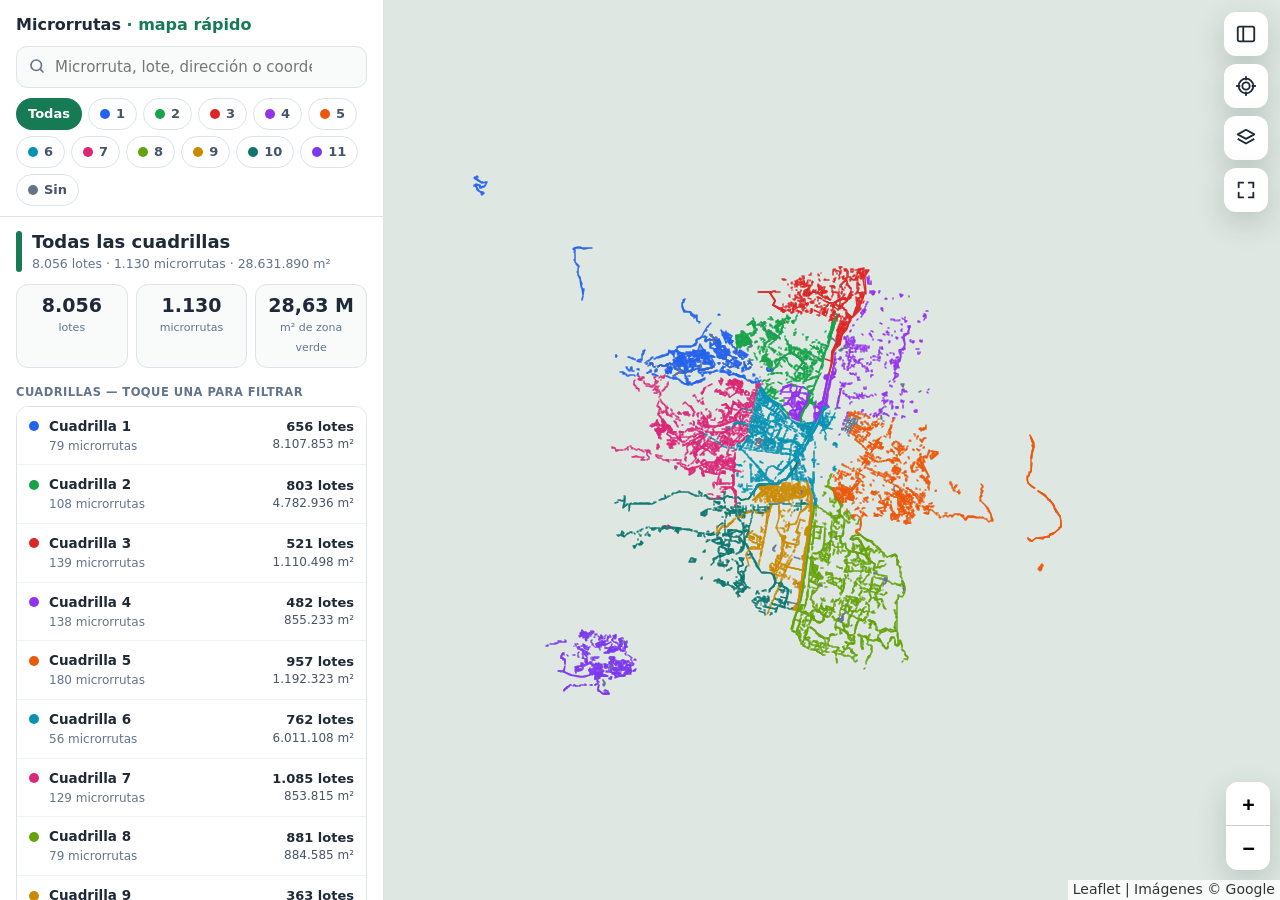
==== commit 7e98e12b: "Add files via upload" ====
--- a/rapido.html
+++ b/rapido.html
@@ -14,7 +14,7 @@
     --brand: #167a55; --brand-2: #0f6847; --brand-suave: #e3f3ec;
     --ink: #1f2937; --ink-2: #475569; --ink-3: #64748b;
     --line: #dce4e8; --surface: #fff; --fondo: #f3f6f5;
-    --lateral: 384px;
+    --lateral: clamp(320px, 30vw, 400px);
     --sombra: 0 10px 30px rgba(15, 45, 35, .18);
     --arriba: env(safe-area-inset-top, 0px); --abajo: env(safe-area-inset-bottom, 0px);
   }
@@ -27,7 +27,11 @@
   .leaflet-container { font: inherit; }
 
   /* ---------------------------------------------------------------- panel lateral (PC) */
-  #lateral { position: fixed; left: 0; top: 0; bottom: 0; width: var(--lateral); display: flex; flex-direction: column; background: var(--surface); border-right: 1px solid var(--line); z-index: 1000; }
+  #lateral { position: fixed; left: 0; top: 0; bottom: 0; width: clamp(320px, 30vw, 400px); display: flex; flex-direction: column; background: var(--surface); border-right: 1px solid var(--line); z-index: 1000; transition: transform .25s ease; }
+  /* PC: el panel se puede ocultar para ver más mapa */
+  body.panel-oculto { --lateral: 0px; }
+  body.panel-oculto #lateral { transform: translateX(-100%); }
+  #mapa, #carga { transition: left .25s ease; }
   #barra { padding: 14px 16px 10px; border-bottom: 1px solid var(--line); background: var(--surface); }
   .titulo { display: flex; align-items: center; justify-content: space-between; gap: 8px; margin-bottom: 10px; }
   .titulo h1 { margin: 0; font-size: 16px; font-weight: 700; }
@@ -45,7 +49,9 @@
   .chip[aria-pressed="true"] i { background: #fff !important; }
   #hoja { flex: 1; min-height: 0; display: flex; flex-direction: column; background: var(--surface); }
   .asa { display: none; }
-  #contenido { flex: 1; overflow-y: auto; overscroll-behavior: contain; padding: 14px 16px 24px; -webkit-overflow-scrolling: touch; }
+  #contenido { flex: 1; overflow-y: auto; overscroll-behavior: contain; padding: 14px 16px 0; -webkit-overflow-scrolling: touch; }
+  #contenido::after { content: ""; display: block; height: 24px; }
+  #contenido:has(.barra-acciones)::after { display: none; }
 
   /* ---------------------------------------------------------------- tarjetas */
   .cab { display: flex; align-items: flex-start; gap: 10px; margin-bottom: 12px; }
@@ -96,6 +102,15 @@
   .dato b { display: block; font-size: 14px; font-weight: 600; margin-top: 1px; overflow-wrap: anywhere; }
   .texto { margin: 0; font-size: 14px; color: var(--ink); overflow-wrap: anywhere; }
   .texto.suave { color: var(--ink-2); font-size: 13px; }
+  .ficha-fila { display: flex; align-items: center; justify-content: space-between; gap: 8px; margin: 0 0 8px; }
+  .ficha-fila .volver { margin: 0; }
+  .ficha-fila small { color: var(--ink-3); font-size: 12px; }
+  /* Barra fija con Cómo llegar: siempre a la vista, en celular y en PC */
+  .barra-acciones { position: sticky; bottom: 0; z-index: 2; display: flex; gap: 8px; margin: 14px -16px 0; padding: 10px 16px 12px; background: rgba(255, 255, 255, .97); border-top: 1px solid var(--line); box-shadow: 0 -6px 16px rgba(15, 45, 35, .06); }
+  .barra-acciones .btn { flex: 1; min-height: 48px; font-size: 14.5px; }
+  .barra-acciones .principal { flex: 1.7; }
+  .barra-acciones svg { width: 18px; height: 18px; flex: none; }
+  .acciones.secundarias .btn { min-height: 40px; font-size: 13px; }
   .copiar { margin-left: 6px; padding: 1px 8px; border: 1px solid var(--line); border-radius: 7px; background: #fff; font-size: 11.5px; color: var(--brand); font-weight: 600; }
 
   /* ---------------------------------------------------------------- controles del mapa */
@@ -125,7 +140,8 @@
   .estado-guardado.ok i { background: #16a34a; }
 
   /* ---------------------------------------------------------------- celular */
-  @media (max-width: 760px) {
+  /* celular vertical (acostado usa el panel lateral, como en PC) */
+  @media (max-width: 760px) and (orientation: portrait), (max-width: 520px) {
     :root { --lateral: 0px; }
     #mapa, #carga { inset: 0; }
     #lateral { display: contents; }
@@ -137,17 +153,41 @@
     .chip { height: 34px; scroll-snap-align: start; }
     #botones { top: calc(var(--arriba) + 124px); right: 10px; }
     .leaflet-control-zoom { display: none; }
-    #hoja { position: fixed; z-index: 1100; left: 0; right: 0; bottom: 0; height: calc(100vh - 124px); height: calc(100dvh - var(--arriba) - 124px); border-radius: 18px 18px 0 0; box-shadow: 0 -8px 30px rgba(15, 45, 35, .22); transition: transform .28s cubic-bezier(.2, .8, .2, 1); transform: translateY(calc(100% - 46vh)); transform: translateY(calc(100% - 46dvh)); }
-    #hoja[data-estado="min"] { transform: translateY(calc(100% - 92px - var(--abajo))); }
-    #hoja[data-estado="max"] { transform: translateY(0); }
+    /* La hoja cambia de alto (no se desplaza): así la barra "Cómo llegar" siempre queda visible abajo */
+    #hoja { position: fixed; z-index: 1100; left: 0; right: 0; bottom: 0; height: 46vh; height: 46dvh; max-height: calc(100dvh - var(--arriba) - 124px); border-radius: 18px 18px 0 0; box-shadow: 0 -8px 30px rgba(15, 45, 35, .22); transition: height .28s cubic-bezier(.2, .8, .2, 1); }
+    #hoja[data-estado="min"] { height: calc(96px + var(--abajo)); }
+    #hoja[data-estado="alta"] { height: 68vh; height: 68dvh; }
+    #hoja[data-estado="max"] { height: calc(100vh - 124px); height: calc(100dvh - var(--arriba) - 124px); }
     #hoja.arrastrando { transition: none; }
-    .asa { display: block; width: 100%; height: 26px; border: 0; background: none; padding: 0; flex: none; touch-action: none; }
+    .asa { display: block; width: 100%; height: 24px; border: 0; background: none; padding: 0; flex: none; touch-action: none; }
     .asa::before { content: ""; display: block; width: 42px; height: 5px; margin: 8px auto 0; border-radius: 3px; background: #cbd5e1; }
-    #contenido { padding: 2px 16px calc(24px + var(--abajo)); }
+    #contenido { padding: 0 16px; }
+    #contenido::after { height: calc(20px + var(--abajo)); }
     #hoja[data-estado="min"] #contenido { overflow: hidden; }
-    .ficha-cab { margin-top: -2px; }
+    #hoja[data-estado="min"] .barra-acciones { display: none; }
+    .barra-acciones { padding-bottom: calc(10px + var(--abajo)); }
+    .ficha-cab, .cab { touch-action: none; }   /* arrastrar la cabecera sube o baja la hoja */
+    .ficha-cab { margin-top: 0; padding: 10px 16px; }
+    .ficha-cab h2 { font-size: 20px; margin-top: 6px; }
+    .datos { grid-template-columns: 1fr 1fr; gap: 6px; }
+    .dato { padding: 7px 10px; }
+    .dato b { font-size: 13.5px; }
+    .seccion { margin-top: 12px; }
+    .cifras b { font-size: 17px; }
     #aviso { left: 50%; bottom: calc(110px + var(--abajo)); }
     #nuevo { left: 50%; top: calc(var(--arriba) + 124px); }
+    #btn-panel { display: none !important; }
+    /* con la ficha alta, los botones del mapa quedarían debajo de la hoja */
+    body[data-hoja="alta"] #botones, body[data-hoja="max"] #botones { opacity: 0; pointer-events: none; }
+    #botones { transition: opacity .2s; }
+  }
+  /* celular acostado o pantallas bajas: barra compacta */
+  @media (orientation: landscape) and (max-height: 560px) {
+    .titulo { display: none; }
+    #barra { padding: 8px 12px; }
+    .chips { flex-wrap: nowrap; overflow-x: auto; scrollbar-width: none; margin-top: 8px; }
+    .chips::-webkit-scrollbar { display: none; }
+    .ficha-cab { padding-top: 8px; padding-bottom: 8px; }
   }
 </style>
 </head>
@@ -173,6 +213,9 @@
 </aside>
 
 <div id="botones">
+  <button type="button" id="btn-panel" title="Ocultar / mostrar el panel" aria-label="Ocultar o mostrar el panel" aria-pressed="false">
+    <svg viewBox="0 0 24 24" fill="none" stroke="currentColor" stroke-width="2" stroke-linejoin="round"><rect x="3" y="4" width="18" height="16" rx="2"/><path d="M9 4v16"/></svg>
+  </button>
   <button type="button" id="btn-gps" title="¿Qué lote es aquí? (GPS)" aria-label="Mi ubicación">
     <svg viewBox="0 0 24 24" fill="none" stroke="currentColor" stroke-width="2" stroke-linecap="round"><circle cx="12" cy="12" r="4"/><path d="M12 2v3M12 19v3M2 12h3M19 12h3"/><circle cx="12" cy="12" r="8"/></svg>
   </button>
@@ -195,8 +238,9 @@
   // ------------------------------------------------------------------ utilidades
   var PALETA = ['#2563eb', '#16a34a', '#dc2626', '#9333ea', '#ea580c', '#0891b2', '#db2777', '#65a30d', '#ca8a04', '#0f766e', '#7c3aed', '#b45309'];
   var SIN = '#64748b';
-  var esCelular = window.matchMedia('(max-width: 760px)');
+  var esCelular = window.matchMedia('(max-width: 760px) and (orientation: portrait), (max-width: 520px)');
   var tactil = window.matchMedia('(pointer: coarse)').matches;
+  var esIOS = /iPhone|iPad|iPod/.test(navigator.userAgent) || (navigator.platform === 'MacIntel' && navigator.maxTouchPoints > 1);
   function $(id) { return document.getElementById(id); }
   function esc(v) { return String(v == null ? '' : v).replace(/&/g, '&amp;').replace(/</g, '&lt;').replace(/>/g, '&gt;').replace(/"/g, '&quot;'); }
   function fmt(n) { return Math.round(n || 0).toLocaleString('es-CO'); }
@@ -374,17 +418,24 @@
       L.polygon(principal.geo, { renderer: lienzo, interactive: false, color: '#facc15', weight: 3, opacity: 1, fillColor: '#facc15', fillOpacity: 0.45 }).addTo(capaResalte);
     }
   }
-  function encuadrar(lista, maxZoom) {
+  // Alto que ocupará la hoja del celular en cada estado (para no tapar lo que se muestra)
+  function altoHoja(estado) {
+    var h = window.innerHeight;
+    return { min: 96, media: h * 0.46, alta: h * 0.68, max: h - 124 }[estado || hoja.getAttribute('data-estado')] || h * 0.46;
+  }
+  function margenes(estado) {
+    return esCelular.matches ? { paddingTopLeft: [20, 140], paddingBottomRight: [20, altoHoja(estado) + 16] } : { padding: [40, 40] };
+  }
+  function encuadrar(lista, maxZoom, estado) {
     if (!lista.length) return;
     var b = L.latLngBounds([]);
     lista.forEach(function (l) { b.extend(l.capa.getBounds()); });
-    var pad = esCelular.matches ? { paddingTopLeft: [20, 140], paddingBottomRight: [20, window.innerHeight * 0.48] } : { padding: [40, 40] };
-    map.fitBounds(b, L.extend(pad, { maxZoom: maxZoom || 18 }));
+    map.fitBounds(b, L.extend(margenes(estado), { maxZoom: maxZoom || 18 }));
   }
 
   // ------------------------------------------------------------------ hoja / panel
   var hoja = $('hoja'), contenido = $('contenido');
-  function estadoHoja(e) { if (esCelular.matches) hoja.setAttribute('data-estado', e); }
+  function estadoHoja(e) { if (esCelular.matches) { hoja.setAttribute('data-estado', e); document.body.setAttribute('data-hoja', e); } }
   var vistaActual = null;
   function mostrar(fn, estado) {
     vistaActual = fn;
@@ -393,6 +444,7 @@
     if (estado) estadoHoja(estado);
   }
   function ir(fn, estado) { if (vistaActual) pila.push(vistaActual); mostrar(fn, estado); }
+  function mostrarPanel() { if (!esCelular.matches && document.body.classList.contains('panel-oculto')) $('btn-panel').click(); }
   function volver() {
     var fn = pila.pop() || vistaResumen;
     if (fn === vistaResumen) { limpiarResalte(); }
@@ -401,26 +453,41 @@
   function botonVolver() {
     return '<button type="button" class="volver" data-accion="volver">‹ Volver</button>';
   }
-  // Asa del celular: tocar alterna; arrastrar sube o baja
+  // Hoja del celular: tocar el asa alterna; arrastrar (el asa o la cabecera) la sube o la baja hasta el alto más cercano
   (function () {
-    var asa = $('asa'), y0 = null, t0 = 0, base = 0;
-    var orden = ['min', 'media', 'max'];
-    function desplazamiento() { var t = getComputedStyle(hoja).transform; return t && t !== 'none' ? new DOMMatrixReadOnly(t).m42 : 0; }
-    function inicio(y) { y0 = y; t0 = Date.now(); base = desplazamiento(); hoja.classList.add('arrastrando'); }
-    function mover(y) { if (y0 === null) return; hoja.style.transform = 'translateY(' + Math.max(0, base + y - y0) + 'px)'; }
+    var asa = $('asa'), y0 = null, t0 = 0, base = 0, captura = null;
+    var orden = ['min', 'media', 'alta', 'max'];
+    function inicio(e) { y0 = e.clientY; t0 = Date.now(); base = hoja.getBoundingClientRect().height; hoja.classList.add('arrastrando'); }
+    function mover(y) {
+      if (y0 === null) return;
+      hoja.style.height = Math.max(altoHoja('min'), Math.min(altoHoja('max'), base - (y - y0))) + 'px';
+    }
     function fin(y) {
       if (y0 === null) return;
-      var dy = y - y0, est = hoja.getAttribute('data-estado'), i = orden.indexOf(est);
-      hoja.classList.remove('arrastrando'); hoja.style.transform = '';
-      if (Math.abs(dy) < 8 && Date.now() - t0 < 300) estadoHoja(est === 'min' ? 'media' : est === 'media' ? 'max' : 'min');
-      else if (dy < -40) estadoHoja(orden[Math.min(2, i + (dy < -260 ? 2 : 1))]);
-      else if (dy > 40) estadoHoja(orden[Math.max(0, i - (dy > 260 ? 2 : 1))]);
+      var dy = y - y0, est = hoja.getAttribute('data-estado'), rapido = Date.now() - t0 < 250;
+      var alto = hoja.getBoundingClientRect().height;
+      hoja.classList.remove('arrastrando'); hoja.style.height = '';
       y0 = null;
+      var i = orden.indexOf(est);
+      if (Math.abs(dy) < 8) { if (captura === asa || est === 'min') estadoHoja(orden[(i + 1) % orden.length]); return; }
+      if (rapido && Math.abs(dy) > 30) { estadoHoja(orden[Math.max(0, Math.min(3, i + (dy < 0 ? 1 : -1)))]); return; }   // deslizar rápido
+      var mejor = orden[0];
+      orden.forEach(function (o) { if (Math.abs(altoHoja(o) - alto) < Math.abs(altoHoja(mejor) - alto)) mejor = o; });
+      estadoHoja(mejor);
     }
-    asa.addEventListener('pointerdown', function (e) { asa.setPointerCapture(e.pointerId); inicio(e.clientY); });
-    asa.addEventListener('pointermove', function (e) { mover(e.clientY); });
-    asa.addEventListener('pointerup', function (e) { fin(e.clientY); });
-    asa.addEventListener('pointercancel', function () { y0 = null; hoja.classList.remove('arrastrando'); hoja.style.transform = ''; });
+    function enlazar(el, soloCabecera) {
+      el.addEventListener('pointerdown', function (e) {
+        if (!esCelular.matches) return;
+        if (soloCabecera && (!e.target.closest('.ficha-cab,.cab') || e.target.closest('button,a,input'))) return;
+        if (soloCabecera && contenido.scrollTop > 0) return;
+        captura = el; el.setPointerCapture(e.pointerId); inicio(e);
+      });
+      el.addEventListener('pointermove', function (e) { if (captura === el) mover(e.clientY); });
+      el.addEventListener('pointerup', function (e) { if (captura === el) { fin(e.clientY); captura = null; } });
+      el.addEventListener('pointercancel', function () { if (captura === el) { captura = null; y0 = null; hoja.classList.remove('arrastrando'); hoja.style.height = ''; } });
+    }
+    enlazar(asa, false);
+    enlazar(contenido, true);
     // Tocar la cabecera de la hoja cuando está abajo la sube
     contenido.addEventListener('click', function (e) {
       if (esCelular.matches && hoja.getAttribute('data-estado') === 'min' && !e.target.closest('button,a,input')) estadoHoja('media');
@@ -540,12 +607,17 @@
       if (t.d) html += '<div class="seccion">Dirección <button type="button" class="copiar" data-copiar="' + esc(t.d) + '">Copiar</button></div><p class="texto">' + esc(t.d) + '</p>';
       if (t.s && t.s !== t.d) html += '<div class="seccion">Descripción</div><p class="texto suave">' + esc(t.s) + '</p>';
       if (!textosListos) html += '<p class="texto suave">Cargando dirección…</p>';
-      html += '<div class="acciones">' +
-        '<a class="btn" href="https://www.google.com/maps/dir/?api=1&destination=' + ll + '" target="_blank" rel="noopener">Cómo llegar</a>' +
-        '<a class="btn sec" href="https://waze.com/ul?ll=' + ll + '&navigate=yes" target="_blank" rel="noopener">Waze</a>' +
+      html += '<div class="acciones secundarias">' +
+        (hermanos.length > 1 ? '<button type="button" class="btn sec ancho" data-mr="' + esc(l.m) + '">Ver toda la microrruta (' + hermanos.length + ' lotes)</button>' : '') +
         '<a class="btn sec" href="https://www.google.com/maps/search/?api=1&query=' + ll + '" target="_blank" rel="noopener">Ver en Google Maps</a>' +
         '<button type="button" class="btn sec" data-copiar="' + ll + '">Copiar coordenadas</button>' +
-        (hermanos.length > 1 ? '<button type="button" class="btn sec ancho" data-mr="' + esc(l.m) + '">Ver toda la microrruta (' + hermanos.length + ' lotes)</button>' : '') +
+        (esIOS ? '<a class="btn sec ancho" href="https://maps.apple.com/?daddr=' + ll + '&dirflg=d" target="_blank" rel="noopener">Cómo llegar con Apple Maps</a>' : '') +
+        '</div>';
+      // Cómo llegar desde la ubicación actual: en el celular abre la app de Google Maps o Waze
+      html += '<div class="barra-acciones">' +
+        '<a class="btn principal" href="https://www.google.com/maps/dir/?api=1&destination=' + ll + '&travelmode=driving" target="_blank" rel="noopener">' +
+        '<svg viewBox="0 0 24 24" fill="currentColor" aria-hidden="true"><path d="M21.7 11.3 12.7 2.3a1 1 0 0 0-1.4 0l-9 9a1 1 0 0 0 0 1.4l9 9a1 1 0 0 0 1.4 0l9-9a1 1 0 0 0 0-1.4ZM14 14.5V12h-4v3H8v-4a1 1 0 0 1 1-1h5V7.5l3.5 3.5-3.5 3.5Z"/></svg>Cómo llegar</a>' +
+        '<a class="btn sec" href="https://waze.com/ul?ll=' + ll + '&navigate=yes" target="_blank" rel="noopener">Waze</a>' +
         '</div>';
       return html;
     };
@@ -553,10 +625,14 @@
   function abrirLote(l, desdeMapa) {
     actual = l;
     resaltar(l.m ? porMr[l.m] || [l] : [l], l);
-    if (!desdeMapa) encuadrar([l], 19);
+    mostrarPanel();
+    // en el celular la ficha abre alta: se ve la dirección, toda la descripción y "Cómo llegar"
+    if (!desdeMapa) encuadrar([l], 19, 'alta');
     var fn = vistaLote(l); fn.esLote = true;
     // tocar otro lote con una ficha abierta la reemplaza (no se acumulan en "volver")
-    if (vistaActual && vistaActual.esLote) mostrar(fn, 'media'); else ir(fn, 'media');
+    if (vistaActual && vistaActual.esLote) mostrar(fn, 'alta'); else ir(fn, 'alta');
+    // tocado en el mapa: si la hoja lo va a tapar, se corre el mapa sin cambiar el zoom
+    if (desdeMapa && esCelular.matches) map.panInside(L.latLng(centro(l)), margenes('alta'));
   }
   function alTocarLote(e) { abrirLote(e.target.lote, true); }
 
@@ -674,6 +750,19 @@
 
   // ------------------------------------------------------------------ botones del mapa
   $('btn-todo').onclick = function () { encuadrar(visibles, 17); };
+  // PC: ocultar el panel para ver más mapa (se recuerda)
+  function panel(oculto) {
+    document.body.classList.toggle('panel-oculto', oculto);
+    $('btn-panel').setAttribute('aria-pressed', String(oculto));
+    $('btn-panel').classList.toggle('activo', oculto);
+    guardar('rapido_panel_oculto', oculto);
+    setTimeout(function () { map.invalidateSize(); }, 270);
+  }
+  $('btn-panel').onclick = function () { panel(!document.body.classList.contains('panel-oculto')); };
+  if (leer('rapido_panel_oculto', false) && !esCelular.matches) panel(true);
+  // si se gira el celular o cambia el tamaño de la ventana, el mapa se ajusta
+  var esperaTamano;
+  window.addEventListener('resize', function () { clearTimeout(esperaTamano); esperaTamano = setTimeout(function () { map.invalidateSize(); }, 150); });
   $('btn-gps').onclick = function () {
     var b = this;
     if (!navigator.geolocation) return aviso('Este navegador no permite usar la ubicación.');
